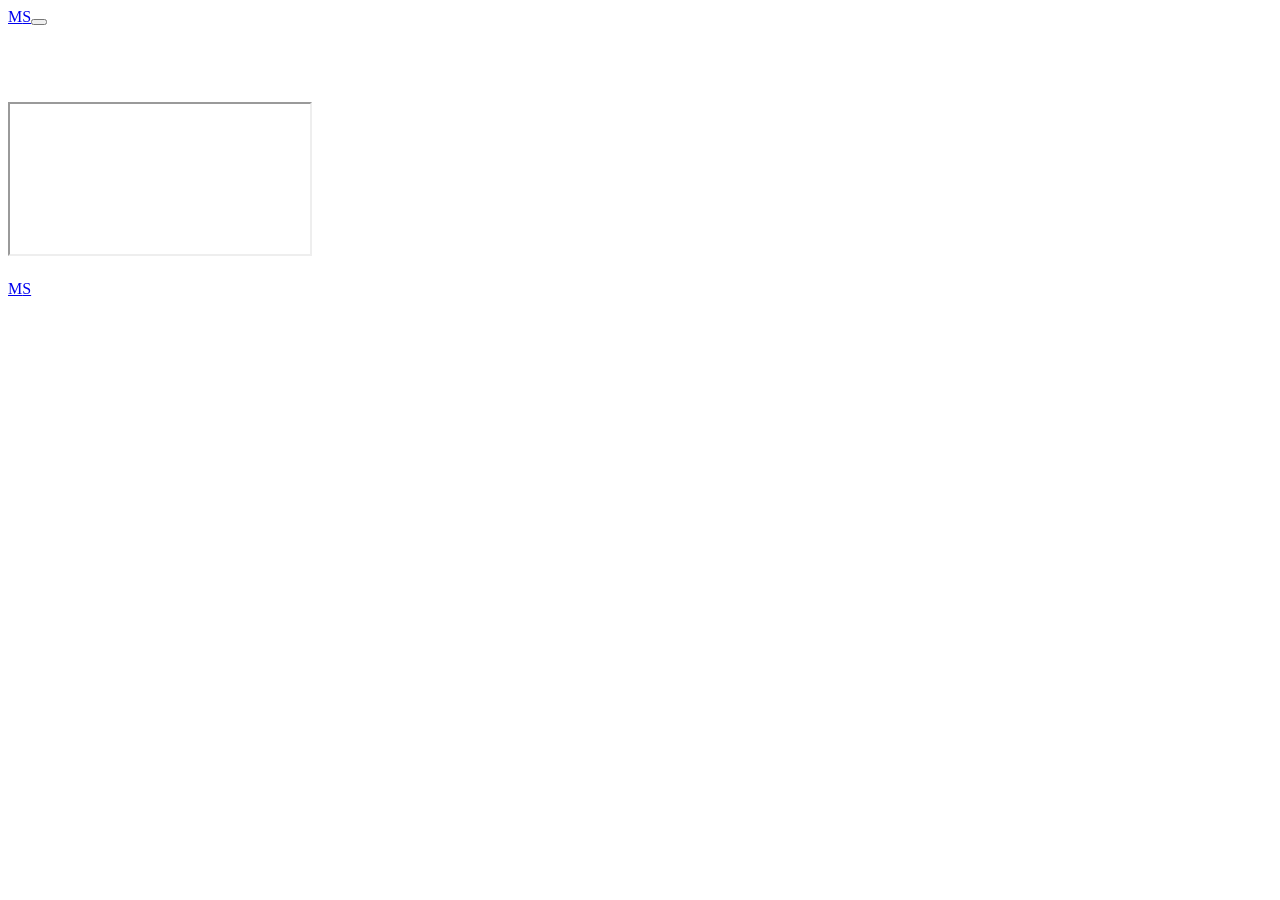
==== a-propos.html @ 5861cd5c "feat: crée la page à propos et zone d’intervention" ====
<!doctype html>
<html lang="fr">
<head><meta charset="utf-8"><meta name="viewport" content="width=device-width, initial-scale=1"><meta name="theme-color" content="#243c32"><meta name="description" content=""><title>À propos — Maison Sereine</title><link rel="preconnect" href="https://fonts.googleapis.com"><link rel="preconnect" href="https://fonts.gstatic.com" crossorigin><link href="https://fonts.googleapis.com/css2?family=DM+Sans:wght@400;500;600;700&family=Playfair+Display:ital,wght@0,500;0,600;0,700;1,500;1,600&display=swap" rel="stylesheet"><link rel="stylesheet" href="css/style.css"><script src="js/main.js" defer></script></head>
<body data-page="a_propos">
  <a class="skip-link" href="#contenu" data-content="accessibilite.lien"></a><header class="site-header"><a class="brand" href="index.html" aria-label="Maison Sereine — accueil"><span class="brand-mark" aria-hidden="true">M<span>S</span></span><span class="brand-name" data-content="site.nom"></span></a><button class="menu-toggle" type="button" aria-expanded="false" aria-controls="navigation-principale" data-aria-label="accessibilite.menu" data-content="accessibilite.ouvrir_menu"><span></span><span></span></button><nav class="main-nav" id="navigation-principale" aria-label="Navigation principale"><a href="index.html" data-content="site.navigation.0.label"></a><a href="services.html" data-content="site.navigation.1.label"></a><a href="a-propos.html" data-content="site.navigation.2.label"></a><a href="contact.html" data-content="site.navigation.3.label"></a><a class="nav-cta" href="contact.html" data-content="site.cta"></a></nav></header>
  <main id="contenu">
    <section class="page-hero"><img class="page-hero-image" data-attr-src="a_propos.hero.image" data-attr-alt="a_propos.hero.alt" fetchpriority="high"><div class="page-hero-overlay"></div><div class="page-hero-content reveal"><p class="eyebrow eyebrow-light" data-content="a_propos.hero.eyebrow"></p><h1 data-html="a_propos.hero.titre"></h1><p data-content="a_propos.hero.intro"></p></div></section>
    <section class="story-section section"><div class="story-copy reveal"><p class="eyebrow" data-content="a_propos.histoire.eyebrow"></p><h2 data-content="a_propos.histoire.titre"></h2><p data-content="a_propos.histoire.paragraphes.0"></p><p data-content="a_propos.histoire.paragraphes.1"></p><p data-content="a_propos.histoire.paragraphes.2"></p><div class="founder-signature"><strong data-content="a_propos.histoire.nom"></strong><span data-content="a_propos.histoire.fonction"></span></div></div><div class="founder-visual reveal"><img data-attr-src="a_propos.histoire.portrait" data-attr-alt="a_propos.histoire.portrait_alt" loading="lazy"><p class="image-caption" data-content="a_propos.histoire.note"></p></div></section>
    <section class="values-section section-dark"><div class="section-heading reveal"><p class="eyebrow eyebrow-light" data-content="accessibilite.nos_valeurs"></p><h2 data-content="accessibilite.valeurs_titre"></h2></div><div class="values-grid" data-list="a_propos.valeurs" data-template="value-card"></div><template id="value-card"><article class="value-card reveal"><span class="value-spark" aria-hidden="true">✳</span><h3 data-item="titre"></h3><p data-item="texte"></p></article></template></section>
    <section class="area-section section"><div class="area-copy reveal"><p class="eyebrow" data-content="a_propos.zone.eyebrow"></p><h2 data-content="a_propos.zone.titre"></h2><p data-content="a_propos.zone.texte"></p><p class="area-address" data-content="a_propos.zone.adresse"></p><a class="text-link" href="contact.html" data-content="site.cta"></a></div><div class="map-frame reveal"><iframe data-attr-src="a_propos.zone.carte_url" data-attr-title="a_propos.zone.carte_titre" loading="lazy" referrerpolicy="no-referrer-when-downgrade"></iframe></div></section>
    <section class="final-cta reveal"><p class="eyebrow eyebrow-light" data-content="site.signature"></p><h2 data-content="a_propos.cta.titre"></h2><p data-content="a_propos.cta.texte"></p><a class="button button-light" data-attr-href="a_propos.cta.href" data-content="a_propos.cta.bouton"></a><div class="cta-orbit" aria-hidden="true"></div></section>
  </main>
  <footer class="site-footer"><div class="footer-main"><div class="footer-brand"><a class="brand brand-footer" href="index.html"><span class="brand-mark" aria-hidden="true">M<span>S</span></span><span class="brand-name" data-content="site.nom"></span></a><p data-content="site.footer_intro"></p></div><div class="footer-links"><p class="footer-label" data-content="accessibilite.navigation"></p><a href="index.html" data-content="site.navigation.0.label"></a><a href="services.html" data-content="site.navigation.1.label"></a><a href="a-propos.html" data-content="site.navigation.2.label"></a><a href="contact.html" data-content="site.navigation.3.label"></a></div><div class="footer-contact"><p class="footer-label" data-content="accessibilite.contact"></p><a data-attr-href="site.email_href" data-content="site.email"></a><a data-attr-href="site.telephone_href" data-content="site.telephone"></a><span data-content="site.zone"></span></div></div><div class="footer-bottom"><span data-content="site.copyright"></span><span data-content="site.footer_note"></span></div></footer>
</body></html>
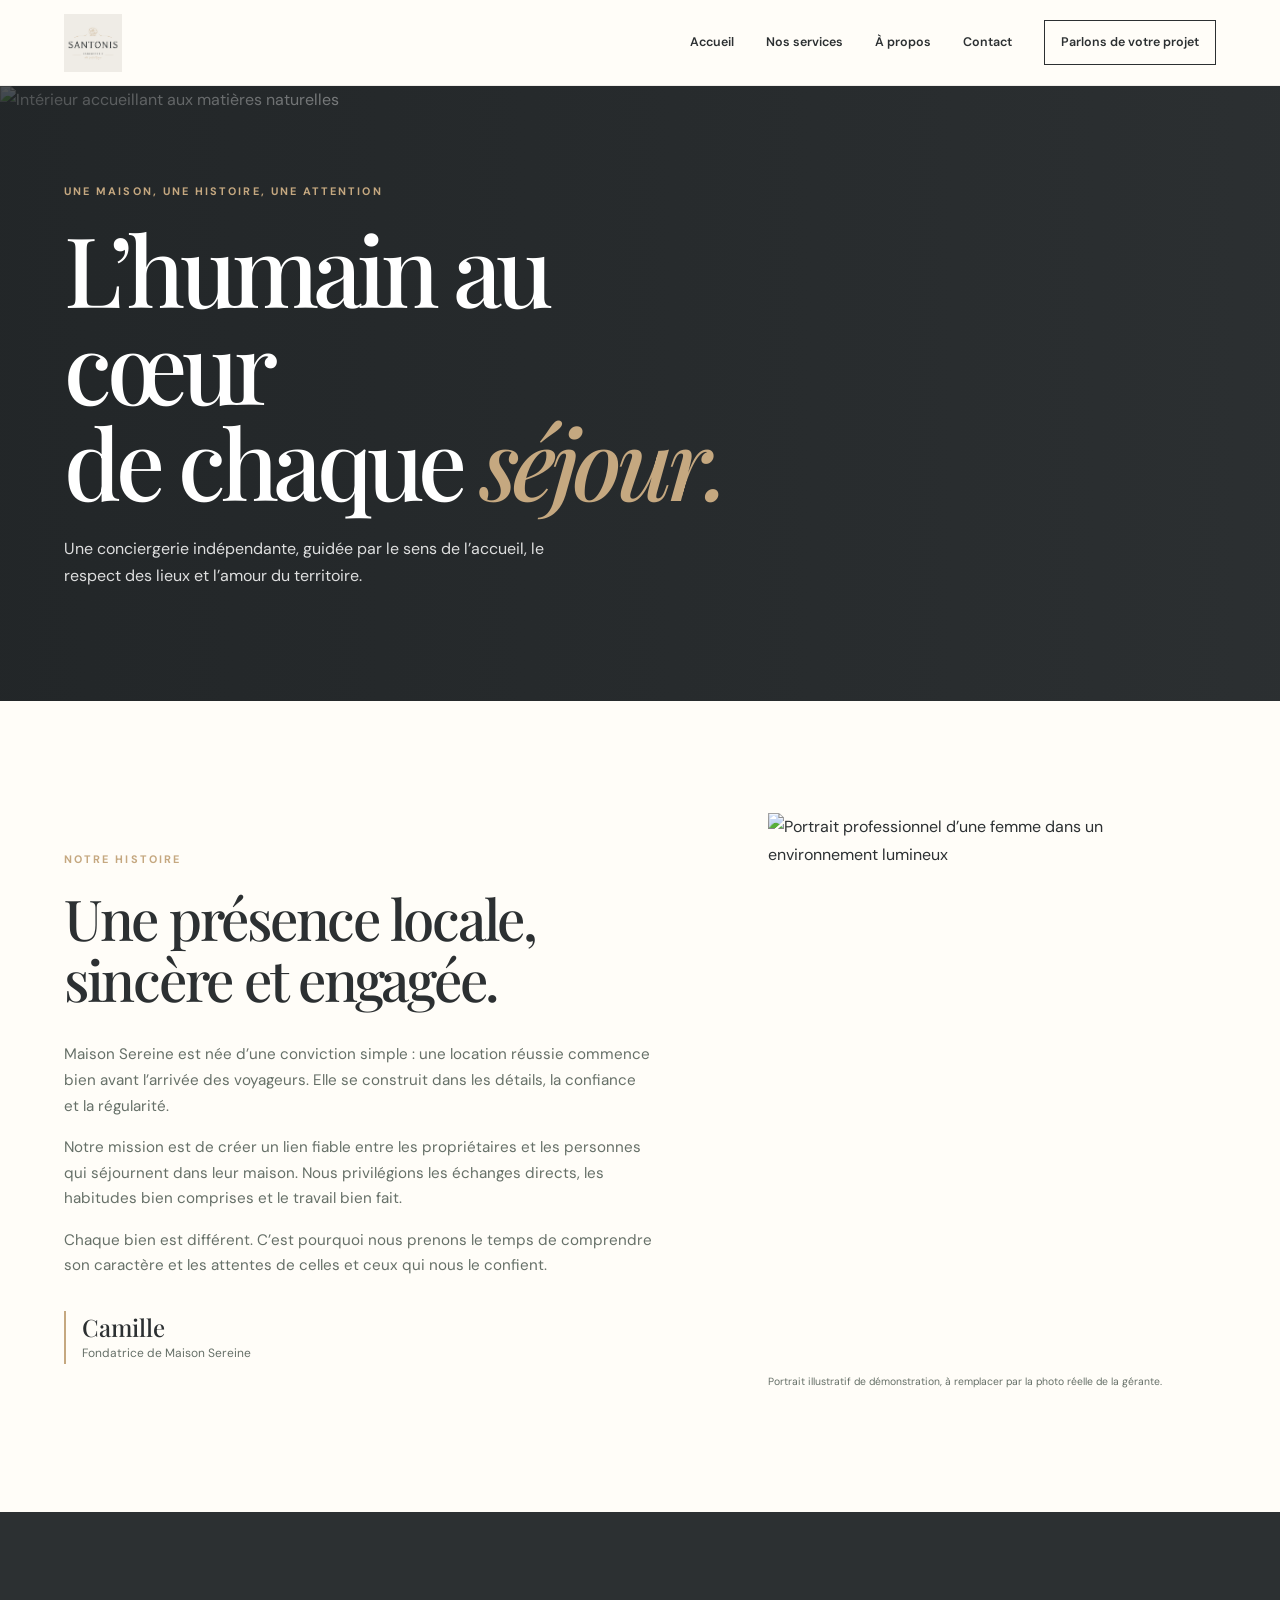
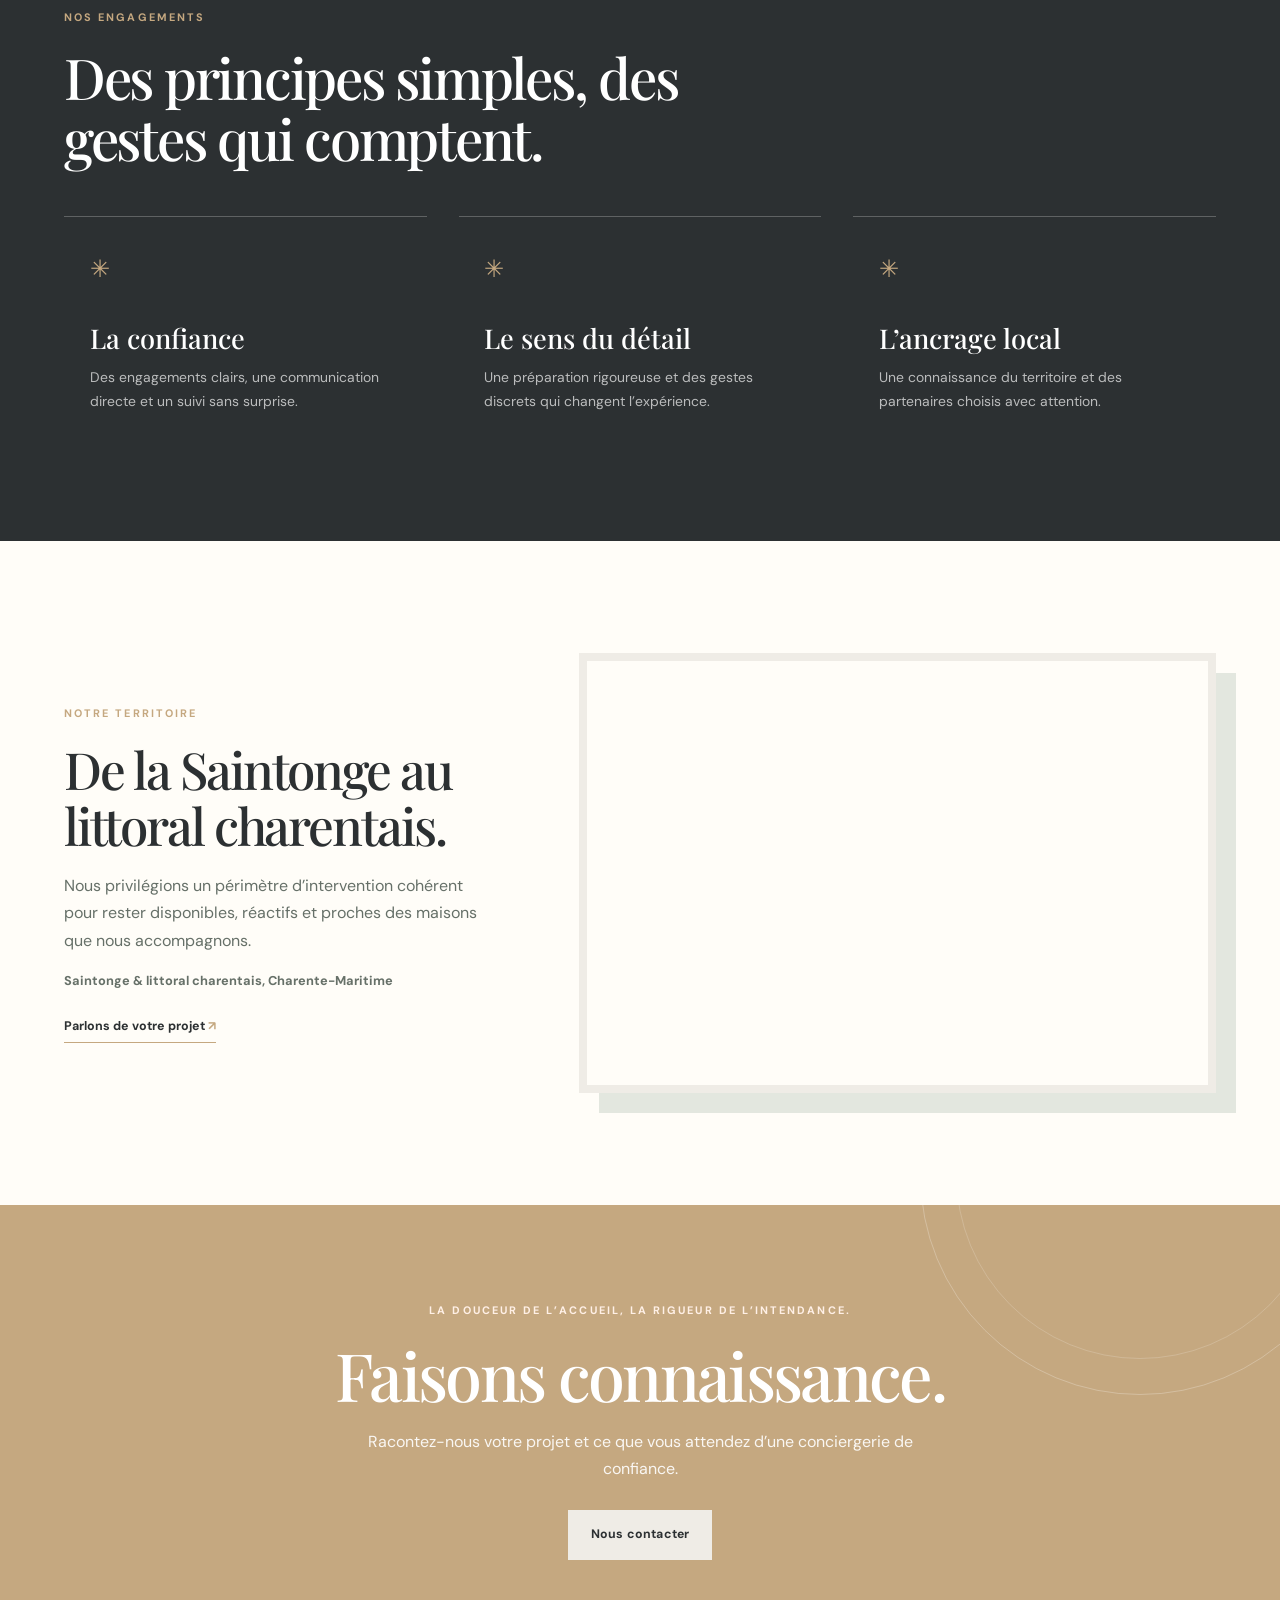
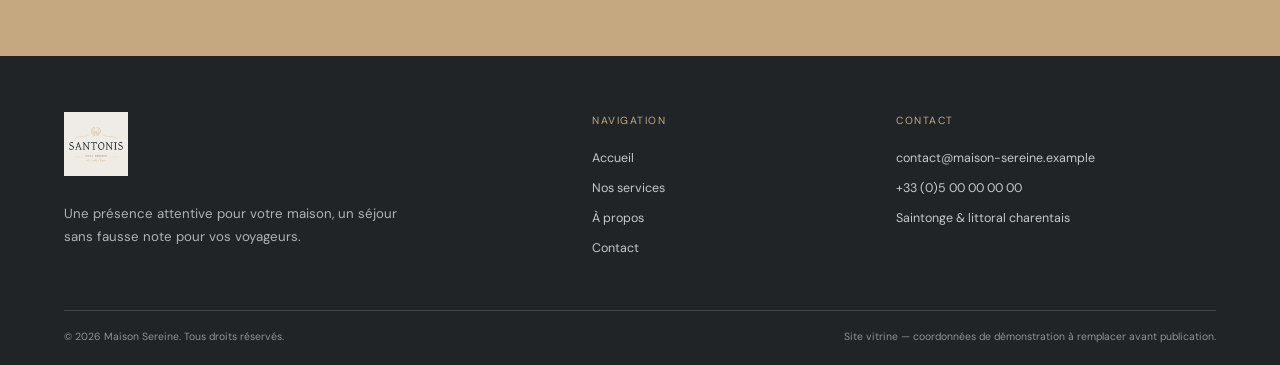
==== commit 7718bb7a: "Intègre le logo SANTONIS et sa palette de marque" ====
--- a/a-propos.html
+++ b/a-propos.html
@@ -1,8 +1,8 @@
 <!doctype html>
 <html lang="fr">
-<head><meta charset="utf-8"><meta name="viewport" content="width=device-width, initial-scale=1"><meta name="theme-color" content="#243c32"><meta name="description" content=""><title>À propos — Maison Sereine</title><link rel="preconnect" href="https://fonts.googleapis.com"><link rel="preconnect" href="https://fonts.gstatic.com" crossorigin><link href="https://fonts.googleapis.com/css2?family=DM+Sans:wght@400;500;600;700&family=Playfair+Display:ital,wght@0,500;0,600;0,700;1,500;1,600&display=swap" rel="stylesheet"><link rel="stylesheet" href="css/style.css"><script src="js/main.js" defer></script></head>
+<head><meta charset="utf-8"><meta name="viewport" content="width=device-width, initial-scale=1"><meta name="theme-color" content="#2c3032"><meta name="description" content=""><title>À propos — SANTONIS</title><link rel="preconnect" href="https://fonts.googleapis.com"><link rel="preconnect" href="https://fonts.gstatic.com" crossorigin><link href="https://fonts.googleapis.com/css2?family=DM+Sans:wght@400;500;600;700&family=Playfair+Display:ital,wght@0,500;0,600;0,700;1,500;1,600&display=swap" rel="stylesheet"><link rel="stylesheet" href="css/style.css"><script src="js/main.js" defer></script></head>
 <body data-page="a_propos">
-  <a class="skip-link" href="#contenu" data-content="accessibilite.lien"></a><header class="site-header"><a class="brand" href="index.html" aria-label="Maison Sereine — accueil"><span class="brand-mark" aria-hidden="true">M<span>S</span></span><span class="brand-name" data-content="site.nom"></span></a><button class="menu-toggle" type="button" aria-expanded="false" aria-controls="navigation-principale" data-aria-label="accessibilite.menu" data-content="accessibilite.ouvrir_menu"><span></span><span></span></button><nav class="main-nav" id="navigation-principale" aria-label="Navigation principale"><a href="index.html" data-content="site.navigation.0.label"></a><a href="services.html" data-content="site.navigation.1.label"></a><a href="a-propos.html" data-content="site.navigation.2.label"></a><a href="contact.html" data-content="site.navigation.3.label"></a><a class="nav-cta" href="contact.html" data-content="site.cta"></a></nav></header>
+  <a class="skip-link" href="#contenu" data-content="accessibilite.lien"></a><header class="site-header"><a class="brand" href="index.html" aria-label="SANTONIS — accueil"><img class="brand-logo" src="images/logo.png" alt="SANTONIS"></a><button class="menu-toggle" type="button" aria-expanded="false" aria-controls="navigation-principale" data-aria-label="accessibilite.menu" data-content="accessibilite.ouvrir_menu"><span></span><span></span></button><nav class="main-nav" id="navigation-principale" aria-label="Navigation principale"><a href="index.html" data-content="site.navigation.0.label"></a><a href="services.html" data-content="site.navigation.1.label"></a><a href="a-propos.html" data-content="site.navigation.2.label"></a><a href="contact.html" data-content="site.navigation.3.label"></a><a class="nav-cta" href="contact.html" data-content="site.cta"></a></nav></header>
   <main id="contenu">
     <section class="page-hero"><img class="page-hero-image" data-attr-src="a_propos.hero.image" data-attr-alt="a_propos.hero.alt" fetchpriority="high"><div class="page-hero-overlay"></div><div class="page-hero-content reveal"><p class="eyebrow eyebrow-light" data-content="a_propos.hero.eyebrow"></p><h1 data-html="a_propos.hero.titre"></h1><p data-content="a_propos.hero.intro"></p></div></section>
     <section class="story-section section"><div class="story-copy reveal"><p class="eyebrow" data-content="a_propos.histoire.eyebrow"></p><h2 data-content="a_propos.histoire.titre"></h2><p data-content="a_propos.histoire.paragraphes.0"></p><p data-content="a_propos.histoire.paragraphes.1"></p><p data-content="a_propos.histoire.paragraphes.2"></p><div class="founder-signature"><strong data-content="a_propos.histoire.nom"></strong><span data-content="a_propos.histoire.fonction"></span></div></div><div class="founder-visual reveal"><img data-attr-src="a_propos.histoire.portrait" data-attr-alt="a_propos.histoire.portrait_alt" loading="lazy"><p class="image-caption" data-content="a_propos.histoire.note"></p></div></section>
@@ -10,5 +10,5 @@
     <section class="area-section section"><div class="area-copy reveal"><p class="eyebrow" data-content="a_propos.zone.eyebrow"></p><h2 data-content="a_propos.zone.titre"></h2><p data-content="a_propos.zone.texte"></p><p class="area-address" data-content="a_propos.zone.adresse"></p><a class="text-link" href="contact.html" data-content="site.cta"></a></div><div class="map-frame reveal"><iframe data-attr-src="a_propos.zone.carte_url" data-attr-title="a_propos.zone.carte_titre" loading="lazy" referrerpolicy="no-referrer-when-downgrade"></iframe></div></section>
     <section class="final-cta reveal"><p class="eyebrow eyebrow-light" data-content="site.signature"></p><h2 data-content="a_propos.cta.titre"></h2><p data-content="a_propos.cta.texte"></p><a class="button button-light" data-attr-href="a_propos.cta.href" data-content="a_propos.cta.bouton"></a><div class="cta-orbit" aria-hidden="true"></div></section>
   </main>
-  <footer class="site-footer"><div class="footer-main"><div class="footer-brand"><a class="brand brand-footer" href="index.html"><span class="brand-mark" aria-hidden="true">M<span>S</span></span><span class="brand-name" data-content="site.nom"></span></a><p data-content="site.footer_intro"></p></div><div class="footer-links"><p class="footer-label" data-content="accessibilite.navigation"></p><a href="index.html" data-content="site.navigation.0.label"></a><a href="services.html" data-content="site.navigation.1.label"></a><a href="a-propos.html" data-content="site.navigation.2.label"></a><a href="contact.html" data-content="site.navigation.3.label"></a></div><div class="footer-contact"><p class="footer-label" data-content="accessibilite.contact"></p><a data-attr-href="site.email_href" data-content="site.email"></a><a data-attr-href="site.telephone_href" data-content="site.telephone"></a><span data-content="site.zone"></span></div></div><div class="footer-bottom"><span data-content="site.copyright"></span><span data-content="site.footer_note"></span></div></footer>
+  <footer class="site-footer"><div class="footer-main"><div class="footer-brand"><a class="brand brand-footer" href="index.html"><img class="brand-logo" src="images/logo.png" alt="SANTONIS"></a><p data-content="site.footer_intro"></p></div><div class="footer-links"><p class="footer-label" data-content="accessibilite.navigation"></p><a href="index.html" data-content="site.navigation.0.label"></a><a href="services.html" data-content="site.navigation.1.label"></a><a href="a-propos.html" data-content="site.navigation.2.label"></a><a href="contact.html" data-content="site.navigation.3.label"></a></div><div class="footer-contact"><p class="footer-label" data-content="accessibilite.contact"></p><a data-attr-href="site.email_href" data-content="site.email"></a><a data-attr-href="site.telephone_href" data-content="site.telephone"></a><span data-content="site.zone"></span></div></div><div class="footer-bottom"><span data-content="site.copyright"></span><span data-content="site.footer_note"></span></div></footer>
 </body></html>
--- a/css/style.css
+++ b/css/style.css
@@ -0,0 +1,24 @@
+:root{
+  --forest:#2c3032;--forest-deep:#202426;--sage:#c5a880;--clay:#c5a880;--cream:#efece6;--paper:#fffdf8;--ink:#2c3032;--muted:#667068;--line:rgba(44,48,50,.16);
+  --font-display:"Playfair Display",Georgia,serif;--font-body:"DM Sans",Arial,sans-serif;
+  --space-1:.5rem;--space-2:1rem;--space-3:1.5rem;--space-4:2rem;--space-5:3rem;--space-6:4.5rem;--space-7:7rem;
+  --content:1200px;--gutter:clamp(1.2rem,5vw,5rem);--ease:cubic-bezier(.2,.7,.2,1);
+}
+*{box-sizing:border-box}html{scroll-behavior:smooth;scroll-padding-top:90px}body{margin:0;background:var(--paper);color:var(--ink);font-family:var(--font-body);font-size:16px;line-height:1.7;-webkit-font-smoothing:antialiased}img{display:block;width:100%;height:100%;object-fit:cover}a{color:inherit;text-decoration:none}button,input,select,textarea{font:inherit}button,a,input,select,textarea{-webkit-tap-highlight-color:transparent}a:focus-visible,button:focus-visible,input:focus-visible,select:focus-visible,textarea:focus-visible{outline:3px solid var(--clay);outline-offset:4px}::selection{background:var(--sage);color:white}.skip-link{position:fixed;z-index:1000;left:1rem;top:-6rem;background:var(--paper);padding:.8rem 1rem}.skip-link:focus{top:1rem}
+.site-header{height:86px;padding:0 var(--gutter);display:flex;align-items:center;justify-content:space-between;position:relative;z-index:30;background:var(--paper);border-bottom:1px solid rgba(44,48,50,.07)}.brand{display:inline-flex;align-items:center;gap:.7rem;min-width:200px}.brand-mark{display:grid;place-items:center;width:39px;height:39px;background:var(--forest);color:var(--cream);font-family:var(--font-display);font-size:1.2rem;line-height:1;position:relative}.brand-mark span{font-size:.65rem;position:absolute;right:4px;bottom:4px;color:#c5a880}.brand-name{font-family:var(--font-display);font-size:1.2rem;letter-spacing:.01em}.brand-logo{display:block;width:auto;height:auto;max-width:190px;max-height:58px;object-fit:contain}.brand-footer .brand-logo{max-width:210px;max-height:64px}.main-nav{display:flex;align-items:center;gap:clamp(1rem,2.5vw,2.5rem)}.main-nav>a{font-size:.78rem;font-weight:600;white-space:nowrap;transition:color .2s}.main-nav>a:hover{color:var(--clay)}.main-nav .nav-cta{padding:.7rem 1rem;border:1px solid var(--forest);color:var(--forest)}.menu-toggle{display:none}
+.hero{position:relative;min-height:min(790px,calc(100svh - 86px));overflow:hidden;background:var(--forest);display:flex;align-items:center;color:white}.hero-image,.page-hero-image{position:absolute;inset:0;width:100%;height:100%;object-fit:cover}.hero-image{object-position:center 58%}.hero-shade{position:absolute;inset:0;background:linear-gradient(90deg,rgba(32,36,38,.78) 0%,rgba(32,36,38,.56) 40%,rgba(32,36,38,.08) 100%),linear-gradient(0deg,rgba(32,36,38,.24),transparent 45%)}.hero-content{position:relative;z-index:1;max-width:760px;padding:clamp(4rem,10vw,9rem) var(--gutter)}.eyebrow{font-size:.68rem;font-weight:700;letter-spacing:.19em;text-transform:uppercase;color:var(--clay);margin:0 0 1.25rem}.eyebrow-light{color:#c5a880}.hero h1,.page-hero h1{font:500 clamp(3.4rem,7.6vw,7rem)/.99 var(--font-display);letter-spacing:-.055em;margin:0;max-width:780px}.hero h1 em,.page-hero h1 em{font-weight:500;color:#c5a880}.hero-copy{font-size:clamp(1rem,1.5vw,1.15rem);max-width:540px;color:rgba(255,255,255,.86);margin:1.8rem 0 2rem}.hero-actions{display:flex;gap:.8rem;flex-wrap:wrap}.button{display:inline-flex;align-items:center;justify-content:center;min-height:48px;padding:.85rem 1.35rem;border:1px solid transparent;font-size:.77rem;font-weight:700;letter-spacing:.015em;transition:transform .25s var(--ease),background .25s,color .25s;cursor:pointer;text-align:center}.button:hover{transform:translateY(-2px)}.button-light{background:var(--cream);color:var(--forest)}.button-light:hover{background:white}.button-outline-light{border-color:rgba(255,255,255,.75);color:white;background:rgba(255,255,255,.05)}.button-outline-light:hover{background:rgba(255,255,255,.16)}.button-dark{background:var(--forest);color:white}.button-dark:hover{background:var(--forest-deep)}.hero-scroll{position:absolute;bottom:2rem;left:var(--gutter);font-size:.68rem;text-transform:uppercase;letter-spacing:.16em;color:rgba(255,255,255,.8)}.hero-scroll:after{content:"";display:inline-block;width:40px;height:1px;background:#c5a880;vertical-align:middle;margin-left:.8rem}.hero-index{position:absolute;right:var(--gutter);bottom:2rem;font-size:.65rem;letter-spacing:.15em;color:rgba(255,255,255,.75)}
+.trust-strip{padding:2rem var(--gutter);background:var(--forest);color:white;display:grid;grid-template-columns:1.3fr 2fr;gap:2rem;align-items:center}.trust-intro{font-family:var(--font-display);font-size:1.35rem;line-height:1.35;max-width:340px;margin:0}.trust-stats{display:grid;grid-template-columns:repeat(3,1fr)}.trust-stat{padding:.2rem 1.5rem;border-left:1px solid rgba(255,255,255,.2);display:flex;flex-direction:column}.trust-stat strong{font:500 clamp(1.7rem,3vw,2.7rem)/1.2 var(--font-display);color:#c5a880}.trust-stat span{font-size:.72rem;color:rgba(255,255,255,.76);margin-top:.4rem}
+.section{padding:var(--space-7) var(--gutter)}.section-cream{background:var(--cream)}.section-heading{max-width:610px;margin-bottom:3rem}.section-heading h2,.manifesto h2,.story-copy h2,.area-copy h2,.contact-form-wrap h2,.contact-bottom h2,.values-section h2{font:500 clamp(2.4rem,4.4vw,4.3rem)/1.08 var(--font-display);letter-spacing:-.04em;margin:0 0 1.2rem;color:var(--forest)}.section-heading>p:not(.eyebrow){color:var(--muted);max-width:560px}.section-heading-centered{text-align:center;margin-left:auto;margin-right:auto}.section-heading-centered>p:not(.eyebrow){margin-left:auto;margin-right:auto}.text-link{display:inline-block;font-size:.78rem;font-weight:700;color:var(--forest);padding-bottom:.3rem;border-bottom:1px solid var(--clay);margin-top:.7rem}.text-link:after{content:" ↗";color:var(--clay)}.text-link-light{color:white;border-color:#c5a880}.service-grid{display:grid;grid-template-columns:repeat(4,minmax(0,1fr));gap:1.2rem}.service-card:nth-child(even){transform:translateY(2rem)}.service-image-wrap{height:280px;position:relative;overflow:hidden;background:#d5d8ce}.service-image-wrap img{transition:transform .7s var(--ease)}.service-card:hover img{transform:scale(1.045)}.card-number{position:absolute;top:1rem;left:1rem;display:grid;place-items:center;width:38px;height:38px;background:var(--cream);color:var(--forest);font-size:.72rem;font-weight:700}.service-card-copy{padding:1.2rem .1rem}.service-card h3,.step-card h3,.offer-card h3,.value-card h3{font:500 1.45rem/1.2 var(--font-display);color:var(--forest);margin:0 0 .7rem}.service-card p,.step-card p,.value-card p{font-size:.87rem;color:var(--muted);margin:0}
+.manifesto{display:grid;grid-template-columns:1.05fr 1fr;min-height:660px;align-items:center;padding:6rem var(--gutter);gap:clamp(3rem,8vw,9rem);overflow:hidden}.section-dark{background:var(--forest);color:white}.manifesto-image{position:relative;height:560px;max-width:650px;width:100%;justify-self:end}.manifesto-image img{object-position:center}.image-stamp{position:absolute;right:-22px;bottom:30px;width:92px;height:92px;border-radius:50%;background:var(--clay);display:grid;place-items:center;color:white;font:500 1.7rem var(--font-display);transform:rotate(12deg);border:6px solid var(--forest)}.manifesto-copy{max-width:540px}.manifesto h2{color:white;font-size:clamp(2.5rem,4.2vw,4.4rem)}.manifesto-copy>p:not(.eyebrow):not(.handwritten){color:rgba(255,255,255,.75);font-size:.95rem}.handwritten{font:italic 1.4rem var(--font-display);color:#c5a880;margin:2rem 0 1rem}
+.steps-section{background:var(--paper)}.steps-grid{display:grid;grid-template-columns:repeat(3,1fr);gap:2.4rem;max-width:1100px;margin:0 auto}.step-card{padding:2rem 1.5rem 1rem 0;border-top:1px solid var(--line);position:relative}.step-number{display:block;color:var(--clay);font-size:.72rem;font-weight:700;letter-spacing:.15em;margin-bottom:2.2rem}.step-card h3{font-size:1.8rem}.step-card p{max-width:300px}
+.testimonials-section{padding-bottom:8rem}.small-note{font-size:.75rem!important;color:var(--muted)!important}.testimonial-grid{display:grid;grid-template-columns:repeat(2,minmax(0,1fr));gap:1.4rem}.testimonial-card{margin:0;padding:2.2rem;background:var(--paper);min-height:275px;display:flex;flex-direction:column}.quote-mark{font:4.5rem/.7 var(--font-display);color:var(--clay)}.testimonial-card blockquote{font:500 clamp(1.25rem,2vw,1.7rem)/1.45 var(--font-display);margin:1.2rem 0 2rem;color:var(--forest)}.testimonial-card figcaption{margin-top:auto;display:flex;flex-direction:column}.testimonial-card figcaption strong{font-size:.8rem}.testimonial-card figcaption span{font-size:.7rem;color:var(--muted)}
+.final-cta{position:relative;overflow:hidden;padding:6rem var(--gutter);background:var(--clay);color:white;text-align:center;isolation:isolate}.final-cta .eyebrow{color:#fff0e6}.final-cta h2{font:500 clamp(2.7rem,5.2vw,5rem)/1.04 var(--font-display);letter-spacing:-.04em;max-width:850px;margin:0 auto 1.2rem}.final-cta>p:not(.eyebrow){max-width:570px;margin:0 auto 1.7rem;color:rgba(255,255,255,.9)}.final-cta .button{position:relative;z-index:2}.cta-orbit{position:absolute;z-index:-1;width:440px;height:440px;border:1px solid rgba(255,255,255,.25);border-radius:50%;top:-250px;right:-80px}.cta-orbit:after{content:"";position:absolute;inset:35px;border:1px solid rgba(255,255,255,.18);border-radius:50%}
+.site-footer{background:var(--forest-deep);color:white;padding:3.5rem var(--gutter) 1.2rem}.footer-main{display:grid;grid-template-columns:1.5fr .8fr 1fr;gap:3rem;padding-bottom:3rem}.brand-footer .brand-mark{background:var(--cream);color:var(--forest)}.brand-footer .brand-mark span{color:var(--clay)}.footer-brand>p{max-width:340px;color:rgba(255,255,255,.65);font-size:.83rem;margin-top:1.2rem}.footer-links,.footer-contact{display:flex;flex-direction:column;align-items:flex-start;gap:.55rem;font-size:.78rem;color:rgba(255,255,255,.75)}.footer-label{font-size:.65rem;text-transform:uppercase;letter-spacing:.15em;color:#c5a880;margin:0 0 .6rem}.footer-bottom{border-top:1px solid rgba(255,255,255,.15);padding-top:1.1rem;display:flex;justify-content:space-between;gap:1rem;font-size:.65rem;color:rgba(255,255,255,.5)}
+.page-hero{min-height:590px;position:relative;display:flex;align-items:center;overflow:hidden;background:var(--forest);color:white}.page-hero-short{min-height:490px}.page-hero-image{object-position:center 55%}.page-hero-overlay{position:absolute;inset:0;background:linear-gradient(90deg,rgba(32,36,38,.8),rgba(32,36,38,.45) 48%,rgba(32,36,38,.06))}.page-hero-content{position:relative;z-index:1;padding:6rem var(--gutter);max-width:820px}.page-hero-content>p:last-child{max-width:540px;color:rgba(255,255,255,.85);margin-top:1.6rem}.offer-section{background:var(--paper)}.offer-list{max-width:1040px;margin:0 auto}.offer-card{display:grid;grid-template-columns:70px minmax(0,1fr) minmax(240px,.75fr);gap:2rem;padding:2.2rem 0;border-top:1px solid var(--line);align-items:start}.offer-card:last-child{border-bottom:1px solid var(--line)}.offer-number{font:500 2.3rem var(--font-display);color:var(--clay)}.offer-main h3{font-size:1.8rem}.offer-main p{margin:0;color:var(--muted);max-width:490px}.offer-details{margin:0;padding:0;list-style:none}.offer-details li{font-size:.8rem;padding:.35rem 0 .35rem 1.3rem;position:relative;color:var(--muted)}.offer-details li:before{content:"↗";position:absolute;left:0;color:var(--clay)}.audience-split{display:grid;grid-template-columns:1fr 1fr}.audience-panel{min-height:620px;position:relative;display:flex;align-items:flex-end;overflow:hidden;background:var(--forest)}.audience-panel>img{position:absolute;inset:0;transition:transform .8s var(--ease)}.audience-panel:hover>img{transform:scale(1.035)}.audience-overlay{position:absolute;inset:0;background:linear-gradient(0deg,rgba(15,32,24,.88),rgba(15,32,24,.05) 85%)}.audience-content{position:relative;z-index:1;padding:clamp(2rem,5vw,4rem);max-width:600px;color:white}.audience-content h2{font:500 clamp(2.2rem,3.5vw,3.7rem)/1.08 var(--font-display);letter-spacing:-.04em;margin:0 0 1rem}.audience-content>p:not(.eyebrow){color:rgba(255,255,255,.85);margin-bottom:1.5rem}
+.story-section{display:grid;grid-template-columns:1.05fr .8fr;gap:clamp(3rem,9vw,9rem);align-items:center;max-width:1500px;margin:auto}.story-copy{max-width:650px}.story-copy h2{margin-bottom:2rem}.story-copy>p:not(.eyebrow){color:var(--muted);font-size:.95rem}.founder-signature{display:flex;flex-direction:column;border-left:2px solid var(--clay);padding-left:1rem;margin-top:2rem}.founder-signature strong{font:500 1.5rem var(--font-display)}.founder-signature span{font-size:.75rem;color:var(--muted)}.founder-visual{position:relative;max-width:480px;justify-self:center}.founder-visual img{height:550px;object-position:center}.image-caption{font-size:.65rem;color:var(--muted);margin:.6rem 0}.values-section{padding:6rem var(--gutter)}.values-section .section-heading{max-width:700px}.values-section h2{color:white}.values-grid{display:grid;grid-template-columns:repeat(3,1fr);gap:2rem}.value-card{padding:2rem 1.6rem;border-top:1px solid rgba(255,255,255,.24)}.value-spark{display:block;color:#c5a880;font-size:1.5rem;margin-bottom:2rem}.value-card h3{color:white;font-size:1.7rem}.value-card p{color:rgba(255,255,255,.68)}.area-section{display:grid;grid-template-columns:.8fr 1.2fr;gap:clamp(3rem,7vw,7rem);align-items:center}.area-copy{max-width:480px}.area-copy h2{font-size:clamp(2.4rem,4vw,4rem)}.area-copy>p:not(.eyebrow){color:var(--muted)}.area-address{font-size:.8rem;font-weight:700}.map-frame{height:440px;overflow:hidden;border:8px solid var(--cream);box-shadow:20px 20px 0 rgba(117,138,120,.2)}.map-frame iframe{border:0;width:100%;height:100%}
+.contact-layout{display:grid;grid-template-columns:1.1fr .75fr;gap:clamp(3rem,8vw,8rem);max-width:1350px;margin:auto}.contact-form-wrap{max-width:720px}.contact-form-wrap>p:not(.eyebrow){color:var(--muted);font-size:.9rem}.contact-form-wrap h2{font-size:clamp(2.4rem,4vw,3.8rem)}#contact-form{margin-top:2rem}.form-row{display:grid;grid-template-columns:1fr 1fr;gap:1rem}.field{display:flex;flex-direction:column;margin-bottom:1.2rem}.field label{font-size:.75rem;font-weight:700;margin-bottom:.45rem}.field input,.field select,.field textarea{width:100%;border:1px solid rgba(44,48,50,.25);background:white;color:var(--ink);padding:.85rem .9rem;border-radius:0;min-height:48px}.field textarea{resize:vertical;min-height:140px}.field input:focus,.field select:focus,.field textarea:focus{border-color:var(--forest)}.field-consent{display:grid;grid-template-columns:20px 1fr;align-items:start;gap:.6rem}.field-consent input{width:18px;height:18px;min-height:0;margin:.2rem 0;accent-color:var(--forest)}.field-consent label{font-weight:400;color:var(--muted);line-height:1.5}.form-feedback{font-size:.8rem;color:var(--forest);min-height:1.2rem}.form-feedback.is-error{color:#a13b2e}.form-help{font-size:.7rem;color:var(--muted);max-width:450px}.contact-aside{background:var(--cream);align-self:start}.contact-aside-image{height:300px}.contact-details{padding:2rem 2rem 2.5rem;display:flex;flex-direction:column;align-items:flex-start}.contact-details h3{font:500 1.8rem var(--font-display);margin:0 0 1.5rem}.contact-detail-label{font-size:.65rem;font-weight:700;letter-spacing:.12em;text-transform:uppercase;color:var(--clay);margin:.8rem 0 .15rem}.contact-details>a,.contact-details>p{font-size:.82rem;margin:0}.contact-bottom{text-align:center;padding:5rem var(--gutter)}.contact-bottom h2{color:white;max-width:700px;margin:0 auto 1rem}.contact-bottom>p:not(.eyebrow){max-width:600px;margin:0 auto 1.5rem;color:rgba(255,255,255,.7)}
+.reveal{opacity:0;transform:translateY(22px);transition:opacity .75s var(--ease),transform .75s var(--ease)}.reveal.is-visible{opacity:1;transform:translateY(0)}@media(prefers-reduced-motion:reduce){*,*::before,*::after{scroll-behavior:auto!important;animation-duration:.01ms!important;transition-duration:.01ms!important}.reveal{opacity:1;transform:none}}
+@media(min-width:1500px){:root{--gutter:max(5rem,calc((100vw - 1400px)/2))}.hero-content{padding-left:var(--gutter)}}
+@media(max-width:1050px){.main-nav{gap:1rem}.main-nav>a{font-size:.72rem}.brand{min-width:auto}.service-grid{grid-template-columns:repeat(2,minmax(0,1fr));gap:2rem 1.2rem}.service-image-wrap{height:330px}.manifesto{gap:3rem;padding-top:5rem;padding-bottom:5rem}.manifesto-image{height:470px}.offer-card{grid-template-columns:50px minmax(0,1fr) minmax(200px,.7fr);gap:1.2rem}.story-section{gap:3rem}.founder-visual img{height:460px}.contact-layout{gap:3rem}}
+@media(max-width:760px){:root{--space-7:4.5rem;--gutter:1.25rem}.site-header{height:72px;padding:0 var(--gutter)}.brand-mark{width:34px;height:34px}.brand-name{font-size:1.1rem}.menu-toggle{display:flex;flex-direction:column;justify-content:center;gap:6px;width:48px;height:48px;border:1px solid var(--line);background:transparent;padding:0 12px;cursor:pointer}.menu-toggle span{display:block;width:100%;height:1px;background:var(--forest);transition:transform .2s}.menu-toggle[aria-expanded=true] span:first-child{transform:translateY(3.5px) rotate(45deg)}.menu-toggle[aria-expanded=true] span:last-child{transform:translateY(-3.5px) rotate(-45deg)}.main-nav{position:absolute;left:0;right:0;top:72px;background:var(--paper);padding:1rem var(--gutter) 1.4rem;display:flex;flex-direction:column;align-items:stretch;gap:0;border-bottom:1px solid var(--line);box-shadow:0 18px 24px rgba(20,35,27,.08);visibility:hidden;opacity:0;transform:translateY(-8px);transition:opacity .2s,transform .2s,visibility .2s}.main-nav.is-open{visibility:visible;opacity:1;transform:translateY(0)}.main-nav>a{font-size:.9rem;padding:.85rem 0;border-bottom:1px solid var(--line)}.main-nav .nav-cta{margin-top:.8rem;text-align:center;border:1px solid var(--forest);padding:.8rem}.hero{min-height:calc(100svh - 72px);min-height:max(640px,calc(100svh - 72px));align-items:flex-end}.hero-image{object-position:58% center}.hero-shade{background:linear-gradient(0deg,rgba(32,36,38,.88),rgba(32,36,38,.35) 70%,rgba(32,36,38,.12))}.hero-content{padding:5rem var(--gutter) 6.5rem}.hero h1,.page-hero h1{font-size:clamp(3.2rem,14vw,5.5rem)}.hero-copy{font-size:.96rem;max-width:440px;margin:1.2rem 0 1.5rem}.hero-actions{display:grid;grid-template-columns:1fr;max-width:340px;gap:.65rem}.hero-scroll{bottom:1.5rem}.hero-index{bottom:1.5rem;font-size:.58rem}.trust-strip{grid-template-columns:1fr;gap:1.4rem;padding:2rem var(--gutter)}.trust-intro{font-size:1.25rem}.trust-stats{gap:0}.trust-stat{padding:.1rem .7rem}.trust-stat:first-child{padding-left:0;border-left:0}.trust-stat strong{font-size:1.65rem}.trust-stat span{font-size:.65rem;line-height:1.4}.section{padding:var(--space-7) var(--gutter)}.section-heading{margin-bottom:2.2rem}.section-heading h2,.manifesto h2,.story-copy h2,.area-copy h2,.contact-form-wrap h2,.contact-bottom h2,.values-section h2{font-size:clamp(2.4rem,10vw,3.5rem)}.service-grid{grid-template-columns:1fr;gap:1rem}.service-card:nth-child(even){transform:none}.service-image-wrap{height:clamp(250px,72vw,390px)}.service-card-copy{padding:1rem 0 1.4rem}.service-card h3{font-size:1.6rem}.manifesto{grid-template-columns:1fr;gap:2.5rem;padding:4rem var(--gutter)}.manifesto-image{height:390px;width:calc(100% - 1rem);justify-self:start}.image-stamp{width:76px;height:76px;right:-12px;bottom:18px}.manifesto-copy{padding:0 .2rem}.steps-grid{grid-template-columns:1fr;gap:1.5rem}.step-card{padding:1.2rem 0 1.2rem 0}.step-number{margin-bottom:1rem}.step-card h3{font-size:1.6rem}.testimonial-grid{grid-template-columns:1fr;gap:1rem}.testimonial-card{padding:1.7rem;min-height:0}.testimonial-card blockquote{font-size:1.35rem;margin-bottom:1.5rem}.final-cta{padding:4.5rem var(--gutter)}.final-cta h2{font-size:clamp(2.6rem,10vw,3.8rem)}.footer-main{grid-template-columns:1fr 1fr;gap:2rem 1rem}.footer-brand{grid-column:1/-1}.footer-bottom{flex-direction:column;gap:.5rem}.page-hero{min-height:560px}.page-hero-short{min-height:480px}.page-hero-content{padding:5rem var(--gutter)}.page-hero-content>p:last-child{font-size:.94rem}.offer-card{grid-template-columns:42px 1fr;gap:.8rem 1rem;padding:1.7rem 0}.offer-number{font-size:1.8rem}.offer-main h3{font-size:1.55rem}.offer-main p{font-size:.88rem}.offer-details{grid-column:2}.audience-split{grid-template-columns:1fr}.audience-panel{min-height:570px}.audience-content{padding:2rem var(--gutter)}.audience-content h2{font-size:2.6rem}.story-section{grid-template-columns:1fr;gap:2.5rem}.story-copy{order:1}.founder-visual{order:0;width:100%;max-width:none}.founder-visual img{height:390px;object-position:center 35%}.story-copy h2{font-size:2.7rem}.values-section{padding:4rem var(--gutter)}.values-grid{grid-template-columns:1fr;gap:.8rem}.value-card{padding:1.3rem 0}.value-spark{margin-bottom:.8rem}.area-section{grid-template-columns:1fr;gap:2rem}.map-frame{height:350px;box-shadow:10px 10px 0 rgba(117,138,120,.2);border-width:5px}.contact-layout{grid-template-columns:1fr;gap:2.5rem}.form-row{grid-template-columns:1fr;gap:0}.contact-aside{display:grid;grid-template-columns:1fr}.contact-aside-image{height:240px}.contact-details{padding:1.5rem}.contact-bottom{padding:4rem var(--gutter)}}
+@media(max-width:390px){.hero h1,.page-hero h1{font-size:3.1rem}.hero-actions .button{width:100%}.trust-stat{padding:0 .45rem}.trust-stat strong{font-size:1.45rem}.trust-stat span{font-size:.6rem}.footer-main{grid-template-columns:1fr}.footer-brand{grid-column:auto}.brand{gap:.55rem}.service-image-wrap{height:250px}.offer-card{grid-template-columns:34px 1fr}.offer-number{font-size:1.5rem}.contact-form-wrap h2{font-size:2.4rem}}
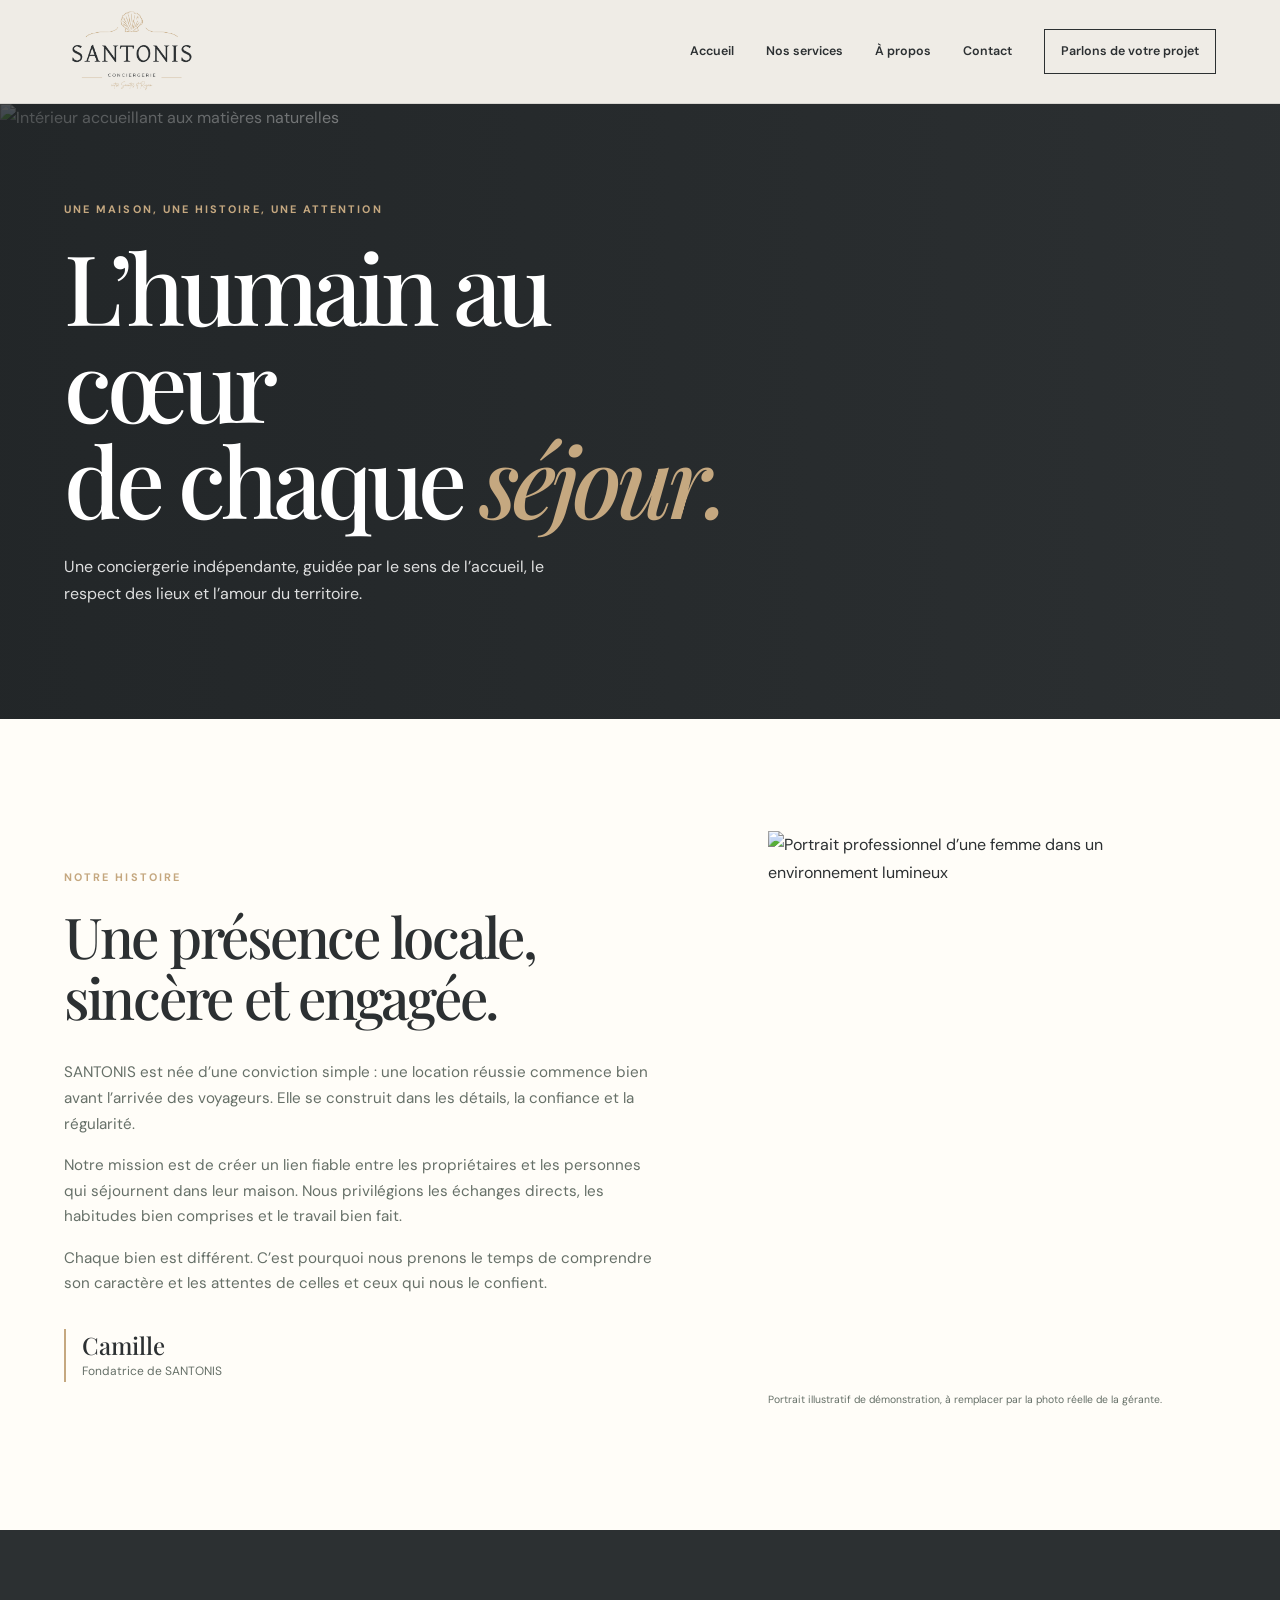
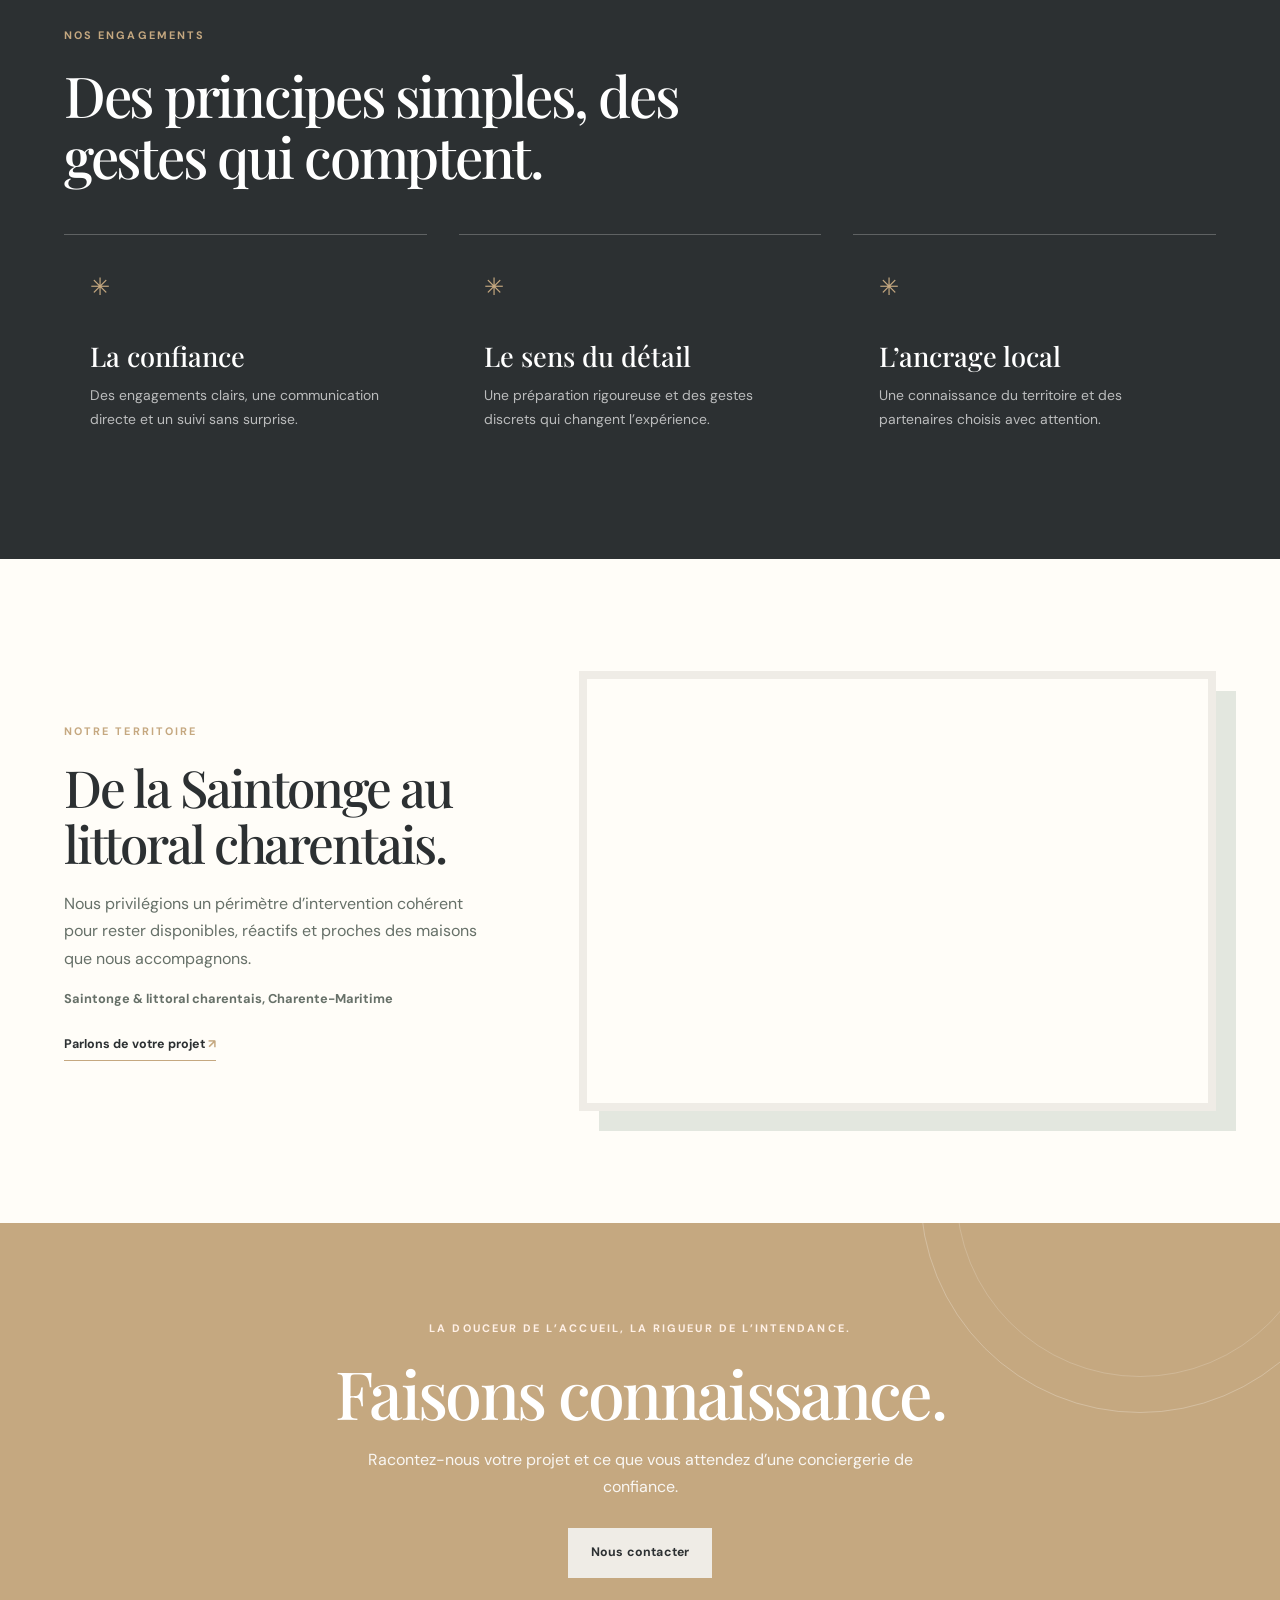
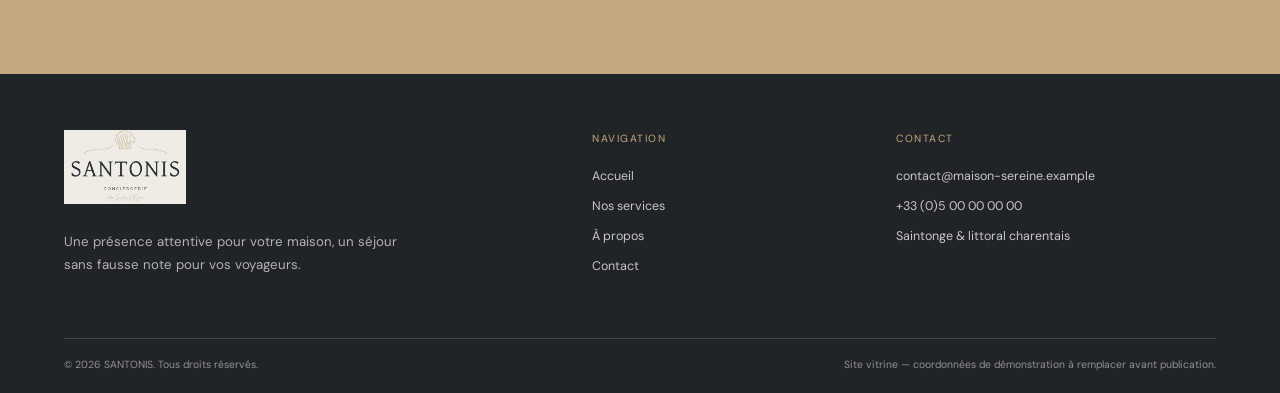
==== commit d782d5cd: "Intègre le nouveau logo SANTONIS" ====
--- a/a-propos.html
+++ b/a-propos.html
@@ -1,8 +1,8 @@
 <!doctype html>
 <html lang="fr">
-<head><meta charset="utf-8"><meta name="viewport" content="width=device-width, initial-scale=1"><meta name="theme-color" content="#2c3032"><meta name="description" content=""><title>À propos — SANTONIS</title><link rel="preconnect" href="https://fonts.googleapis.com"><link rel="preconnect" href="https://fonts.gstatic.com" crossorigin><link href="https://fonts.googleapis.com/css2?family=DM+Sans:wght@400;500;600;700&family=Playfair+Display:ital,wght@0,500;0,600;0,700;1,500;1,600&display=swap" rel="stylesheet"><link rel="stylesheet" href="css/style.css"><script src="js/main.js" defer></script></head>
+<head><meta charset="utf-8"><meta name="viewport" content="width=device-width, initial-scale=1"><meta name="theme-color" content="#efece6"><meta name="description" content=""><title>À propos — SANTONIS</title><link rel="preconnect" href="https://fonts.googleapis.com"><link rel="preconnect" href="https://fonts.gstatic.com" crossorigin><link href="https://fonts.googleapis.com/css2?family=DM+Sans:wght@400;500;600;700&family=Playfair+Display:ital,wght@0,500;0,600;0,700;1,500;1,600&display=swap" rel="stylesheet"><link rel="stylesheet" href="css/style.css"><script src="js/main.js" defer></script></head>
 <body data-page="a_propos">
-  <a class="skip-link" href="#contenu" data-content="accessibilite.lien"></a><header class="site-header"><a class="brand" href="index.html" aria-label="SANTONIS — accueil"><img class="brand-logo" src="images/logo.png" alt="SANTONIS"></a><button class="menu-toggle" type="button" aria-expanded="false" aria-controls="navigation-principale" data-aria-label="accessibilite.menu" data-content="accessibilite.ouvrir_menu"><span></span><span></span></button><nav class="main-nav" id="navigation-principale" aria-label="Navigation principale"><a href="index.html" data-content="site.navigation.0.label"></a><a href="services.html" data-content="site.navigation.1.label"></a><a href="a-propos.html" data-content="site.navigation.2.label"></a><a href="contact.html" data-content="site.navigation.3.label"></a><a class="nav-cta" href="contact.html" data-content="site.cta"></a></nav></header>
+  <a class="skip-link" href="#contenu" data-content="accessibilite.lien"></a><header class="site-header"><a class="brand" href="index.html" aria-label="SANTONIS — accueil"><img class="brand-logo" src="images/santonis_logo" alt="SANTONIS"></a><button class="menu-toggle" type="button" aria-expanded="false" aria-controls="navigation-principale" data-aria-label="accessibilite.menu" data-content="accessibilite.ouvrir_menu"><span></span><span></span></button><nav class="main-nav" id="navigation-principale" aria-label="Navigation principale"><a href="index.html" data-content="site.navigation.0.label"></a><a href="services.html" data-content="site.navigation.1.label"></a><a href="a-propos.html" data-content="site.navigation.2.label"></a><a href="contact.html" data-content="site.navigation.3.label"></a><a class="nav-cta" href="contact.html" data-content="site.cta"></a></nav></header>
   <main id="contenu">
     <section class="page-hero"><img class="page-hero-image" data-attr-src="a_propos.hero.image" data-attr-alt="a_propos.hero.alt" fetchpriority="high"><div class="page-hero-overlay"></div><div class="page-hero-content reveal"><p class="eyebrow eyebrow-light" data-content="a_propos.hero.eyebrow"></p><h1 data-html="a_propos.hero.titre"></h1><p data-content="a_propos.hero.intro"></p></div></section>
     <section class="story-section section"><div class="story-copy reveal"><p class="eyebrow" data-content="a_propos.histoire.eyebrow"></p><h2 data-content="a_propos.histoire.titre"></h2><p data-content="a_propos.histoire.paragraphes.0"></p><p data-content="a_propos.histoire.paragraphes.1"></p><p data-content="a_propos.histoire.paragraphes.2"></p><div class="founder-signature"><strong data-content="a_propos.histoire.nom"></strong><span data-content="a_propos.histoire.fonction"></span></div></div><div class="founder-visual reveal"><img data-attr-src="a_propos.histoire.portrait" data-attr-alt="a_propos.histoire.portrait_alt" loading="lazy"><p class="image-caption" data-content="a_propos.histoire.note"></p></div></section>
@@ -10,5 +10,5 @@
     <section class="area-section section"><div class="area-copy reveal"><p class="eyebrow" data-content="a_propos.zone.eyebrow"></p><h2 data-content="a_propos.zone.titre"></h2><p data-content="a_propos.zone.texte"></p><p class="area-address" data-content="a_propos.zone.adresse"></p><a class="text-link" href="contact.html" data-content="site.cta"></a></div><div class="map-frame reveal"><iframe data-attr-src="a_propos.zone.carte_url" data-attr-title="a_propos.zone.carte_titre" loading="lazy" referrerpolicy="no-referrer-when-downgrade"></iframe></div></section>
     <section class="final-cta reveal"><p class="eyebrow eyebrow-light" data-content="site.signature"></p><h2 data-content="a_propos.cta.titre"></h2><p data-content="a_propos.cta.texte"></p><a class="button button-light" data-attr-href="a_propos.cta.href" data-content="a_propos.cta.bouton"></a><div class="cta-orbit" aria-hidden="true"></div></section>
   </main>
-  <footer class="site-footer"><div class="footer-main"><div class="footer-brand"><a class="brand brand-footer" href="index.html"><img class="brand-logo" src="images/logo.png" alt="SANTONIS"></a><p data-content="site.footer_intro"></p></div><div class="footer-links"><p class="footer-label" data-content="accessibilite.navigation"></p><a href="index.html" data-content="site.navigation.0.label"></a><a href="services.html" data-content="site.navigation.1.label"></a><a href="a-propos.html" data-content="site.navigation.2.label"></a><a href="contact.html" data-content="site.navigation.3.label"></a></div><div class="footer-contact"><p class="footer-label" data-content="accessibilite.contact"></p><a data-attr-href="site.email_href" data-content="site.email"></a><a data-attr-href="site.telephone_href" data-content="site.telephone"></a><span data-content="site.zone"></span></div></div><div class="footer-bottom"><span data-content="site.copyright"></span><span data-content="site.footer_note"></span></div></footer>
+  <footer class="site-footer"><div class="footer-main"><div class="footer-brand"><a class="brand brand-footer" href="index.html"><img class="brand-logo" src="images/santonis_logo" alt="SANTONIS"></a><p data-content="site.footer_intro"></p></div><div class="footer-links"><p class="footer-label" data-content="accessibilite.navigation"></p><a href="index.html" data-content="site.navigation.0.label"></a><a href="services.html" data-content="site.navigation.1.label"></a><a href="a-propos.html" data-content="site.navigation.2.label"></a><a href="contact.html" data-content="site.navigation.3.label"></a></div><div class="footer-contact"><p class="footer-label" data-content="accessibilite.contact"></p><a data-attr-href="site.email_href" data-content="site.email"></a><a data-attr-href="site.telephone_href" data-content="site.telephone"></a><span data-content="site.zone"></span></div></div><div class="footer-bottom"><span data-content="site.copyright"></span><span data-content="site.footer_note"></span></div></footer>
 </body></html>
--- a/css/style.css
+++ b/css/style.css
@@ -5,7 +5,7 @@
   --content:1200px;--gutter:clamp(1.2rem,5vw,5rem);--ease:cubic-bezier(.2,.7,.2,1);
 }
 *{box-sizing:border-box}html{scroll-behavior:smooth;scroll-padding-top:90px}body{margin:0;background:var(--paper);color:var(--ink);font-family:var(--font-body);font-size:16px;line-height:1.7;-webkit-font-smoothing:antialiased}img{display:block;width:100%;height:100%;object-fit:cover}a{color:inherit;text-decoration:none}button,input,select,textarea{font:inherit}button,a,input,select,textarea{-webkit-tap-highlight-color:transparent}a:focus-visible,button:focus-visible,input:focus-visible,select:focus-visible,textarea:focus-visible{outline:3px solid var(--clay);outline-offset:4px}::selection{background:var(--sage);color:white}.skip-link{position:fixed;z-index:1000;left:1rem;top:-6rem;background:var(--paper);padding:.8rem 1rem}.skip-link:focus{top:1rem}
-.site-header{height:86px;padding:0 var(--gutter);display:flex;align-items:center;justify-content:space-between;position:relative;z-index:30;background:var(--paper);border-bottom:1px solid rgba(44,48,50,.07)}.brand{display:inline-flex;align-items:center;gap:.7rem;min-width:200px}.brand-mark{display:grid;place-items:center;width:39px;height:39px;background:var(--forest);color:var(--cream);font-family:var(--font-display);font-size:1.2rem;line-height:1;position:relative}.brand-mark span{font-size:.65rem;position:absolute;right:4px;bottom:4px;color:#c5a880}.brand-name{font-family:var(--font-display);font-size:1.2rem;letter-spacing:.01em}.brand-logo{display:block;width:auto;height:auto;max-width:190px;max-height:58px;object-fit:contain}.brand-footer .brand-logo{max-width:210px;max-height:64px}.main-nav{display:flex;align-items:center;gap:clamp(1rem,2.5vw,2.5rem)}.main-nav>a{font-size:.78rem;font-weight:600;white-space:nowrap;transition:color .2s}.main-nav>a:hover{color:var(--clay)}.main-nav .nav-cta{padding:.7rem 1rem;border:1px solid var(--forest);color:var(--forest)}.menu-toggle{display:none}
+.site-header{height:104px;padding:0 var(--gutter);display:flex;align-items:center;justify-content:space-between;position:relative;z-index:30;background:var(--cream);border-bottom:1px solid rgba(44,48,50,.12)}.brand{display:inline-flex;align-items:center;gap:.7rem;min-width:200px}.brand-mark{display:grid;place-items:center;width:39px;height:39px;background:var(--forest);color:var(--cream);font-family:var(--font-display);font-size:1.2rem;line-height:1;position:relative}.brand-mark span{font-size:.65rem;position:absolute;right:4px;bottom:4px;color:#c5a880}.brand-name{font-family:var(--font-display);font-size:1.2rem;letter-spacing:.01em}.brand-logo{display:block;width:auto;height:auto;max-width:280px;max-height:82px;object-fit:contain}.brand-footer .brand-logo{max-width:240px;max-height:74px}.main-nav{display:flex;align-items:center;gap:clamp(1rem,2.5vw,2.5rem)}.main-nav>a{font-size:.78rem;font-weight:600;white-space:nowrap;transition:color .2s}.main-nav>a:hover{color:var(--clay)}.main-nav .nav-cta{padding:.7rem 1rem;border:1px solid var(--forest);color:var(--forest)}.menu-toggle{display:none}
 .hero{position:relative;min-height:min(790px,calc(100svh - 86px));overflow:hidden;background:var(--forest);display:flex;align-items:center;color:white}.hero-image,.page-hero-image{position:absolute;inset:0;width:100%;height:100%;object-fit:cover}.hero-image{object-position:center 58%}.hero-shade{position:absolute;inset:0;background:linear-gradient(90deg,rgba(32,36,38,.78) 0%,rgba(32,36,38,.56) 40%,rgba(32,36,38,.08) 100%),linear-gradient(0deg,rgba(32,36,38,.24),transparent 45%)}.hero-content{position:relative;z-index:1;max-width:760px;padding:clamp(4rem,10vw,9rem) var(--gutter)}.eyebrow{font-size:.68rem;font-weight:700;letter-spacing:.19em;text-transform:uppercase;color:var(--clay);margin:0 0 1.25rem}.eyebrow-light{color:#c5a880}.hero h1,.page-hero h1{font:500 clamp(3.4rem,7.6vw,7rem)/.99 var(--font-display);letter-spacing:-.055em;margin:0;max-width:780px}.hero h1 em,.page-hero h1 em{font-weight:500;color:#c5a880}.hero-copy{font-size:clamp(1rem,1.5vw,1.15rem);max-width:540px;color:rgba(255,255,255,.86);margin:1.8rem 0 2rem}.hero-actions{display:flex;gap:.8rem;flex-wrap:wrap}.button{display:inline-flex;align-items:center;justify-content:center;min-height:48px;padding:.85rem 1.35rem;border:1px solid transparent;font-size:.77rem;font-weight:700;letter-spacing:.015em;transition:transform .25s var(--ease),background .25s,color .25s;cursor:pointer;text-align:center}.button:hover{transform:translateY(-2px)}.button-light{background:var(--cream);color:var(--forest)}.button-light:hover{background:white}.button-outline-light{border-color:rgba(255,255,255,.75);color:white;background:rgba(255,255,255,.05)}.button-outline-light:hover{background:rgba(255,255,255,.16)}.button-dark{background:var(--forest);color:white}.button-dark:hover{background:var(--forest-deep)}.hero-scroll{position:absolute;bottom:2rem;left:var(--gutter);font-size:.68rem;text-transform:uppercase;letter-spacing:.16em;color:rgba(255,255,255,.8)}.hero-scroll:after{content:"";display:inline-block;width:40px;height:1px;background:#c5a880;vertical-align:middle;margin-left:.8rem}.hero-index{position:absolute;right:var(--gutter);bottom:2rem;font-size:.65rem;letter-spacing:.15em;color:rgba(255,255,255,.75)}
 .trust-strip{padding:2rem var(--gutter);background:var(--forest);color:white;display:grid;grid-template-columns:1.3fr 2fr;gap:2rem;align-items:center}.trust-intro{font-family:var(--font-display);font-size:1.35rem;line-height:1.35;max-width:340px;margin:0}.trust-stats{display:grid;grid-template-columns:repeat(3,1fr)}.trust-stat{padding:.2rem 1.5rem;border-left:1px solid rgba(255,255,255,.2);display:flex;flex-direction:column}.trust-stat strong{font:500 clamp(1.7rem,3vw,2.7rem)/1.2 var(--font-display);color:#c5a880}.trust-stat span{font-size:.72rem;color:rgba(255,255,255,.76);margin-top:.4rem}
 .section{padding:var(--space-7) var(--gutter)}.section-cream{background:var(--cream)}.section-heading{max-width:610px;margin-bottom:3rem}.section-heading h2,.manifesto h2,.story-copy h2,.area-copy h2,.contact-form-wrap h2,.contact-bottom h2,.values-section h2{font:500 clamp(2.4rem,4.4vw,4.3rem)/1.08 var(--font-display);letter-spacing:-.04em;margin:0 0 1.2rem;color:var(--forest)}.section-heading>p:not(.eyebrow){color:var(--muted);max-width:560px}.section-heading-centered{text-align:center;margin-left:auto;margin-right:auto}.section-heading-centered>p:not(.eyebrow){margin-left:auto;margin-right:auto}.text-link{display:inline-block;font-size:.78rem;font-weight:700;color:var(--forest);padding-bottom:.3rem;border-bottom:1px solid var(--clay);margin-top:.7rem}.text-link:after{content:" ↗";color:var(--clay)}.text-link-light{color:white;border-color:#c5a880}.service-grid{display:grid;grid-template-columns:repeat(4,minmax(0,1fr));gap:1.2rem}.service-card:nth-child(even){transform:translateY(2rem)}.service-image-wrap{height:280px;position:relative;overflow:hidden;background:#d5d8ce}.service-image-wrap img{transition:transform .7s var(--ease)}.service-card:hover img{transform:scale(1.045)}.card-number{position:absolute;top:1rem;left:1rem;display:grid;place-items:center;width:38px;height:38px;background:var(--cream);color:var(--forest);font-size:.72rem;font-weight:700}.service-card-copy{padding:1.2rem .1rem}.service-card h3,.step-card h3,.offer-card h3,.value-card h3{font:500 1.45rem/1.2 var(--font-display);color:var(--forest);margin:0 0 .7rem}.service-card p,.step-card p,.value-card p{font-size:.87rem;color:var(--muted);margin:0}
@@ -20,5 +20,5 @@
 .reveal{opacity:0;transform:translateY(22px);transition:opacity .75s var(--ease),transform .75s var(--ease)}.reveal.is-visible{opacity:1;transform:translateY(0)}@media(prefers-reduced-motion:reduce){*,*::before,*::after{scroll-behavior:auto!important;animation-duration:.01ms!important;transition-duration:.01ms!important}.reveal{opacity:1;transform:none}}
 @media(min-width:1500px){:root{--gutter:max(5rem,calc((100vw - 1400px)/2))}.hero-content{padding-left:var(--gutter)}}
 @media(max-width:1050px){.main-nav{gap:1rem}.main-nav>a{font-size:.72rem}.brand{min-width:auto}.service-grid{grid-template-columns:repeat(2,minmax(0,1fr));gap:2rem 1.2rem}.service-image-wrap{height:330px}.manifesto{gap:3rem;padding-top:5rem;padding-bottom:5rem}.manifesto-image{height:470px}.offer-card{grid-template-columns:50px minmax(0,1fr) minmax(200px,.7fr);gap:1.2rem}.story-section{gap:3rem}.founder-visual img{height:460px}.contact-layout{gap:3rem}}
-@media(max-width:760px){:root{--space-7:4.5rem;--gutter:1.25rem}.site-header{height:72px;padding:0 var(--gutter)}.brand-mark{width:34px;height:34px}.brand-name{font-size:1.1rem}.menu-toggle{display:flex;flex-direction:column;justify-content:center;gap:6px;width:48px;height:48px;border:1px solid var(--line);background:transparent;padding:0 12px;cursor:pointer}.menu-toggle span{display:block;width:100%;height:1px;background:var(--forest);transition:transform .2s}.menu-toggle[aria-expanded=true] span:first-child{transform:translateY(3.5px) rotate(45deg)}.menu-toggle[aria-expanded=true] span:last-child{transform:translateY(-3.5px) rotate(-45deg)}.main-nav{position:absolute;left:0;right:0;top:72px;background:var(--paper);padding:1rem var(--gutter) 1.4rem;display:flex;flex-direction:column;align-items:stretch;gap:0;border-bottom:1px solid var(--line);box-shadow:0 18px 24px rgba(20,35,27,.08);visibility:hidden;opacity:0;transform:translateY(-8px);transition:opacity .2s,transform .2s,visibility .2s}.main-nav.is-open{visibility:visible;opacity:1;transform:translateY(0)}.main-nav>a{font-size:.9rem;padding:.85rem 0;border-bottom:1px solid var(--line)}.main-nav .nav-cta{margin-top:.8rem;text-align:center;border:1px solid var(--forest);padding:.8rem}.hero{min-height:calc(100svh - 72px);min-height:max(640px,calc(100svh - 72px));align-items:flex-end}.hero-image{object-position:58% center}.hero-shade{background:linear-gradient(0deg,rgba(32,36,38,.88),rgba(32,36,38,.35) 70%,rgba(32,36,38,.12))}.hero-content{padding:5rem var(--gutter) 6.5rem}.hero h1,.page-hero h1{font-size:clamp(3.2rem,14vw,5.5rem)}.hero-copy{font-size:.96rem;max-width:440px;margin:1.2rem 0 1.5rem}.hero-actions{display:grid;grid-template-columns:1fr;max-width:340px;gap:.65rem}.hero-scroll{bottom:1.5rem}.hero-index{bottom:1.5rem;font-size:.58rem}.trust-strip{grid-template-columns:1fr;gap:1.4rem;padding:2rem var(--gutter)}.trust-intro{font-size:1.25rem}.trust-stats{gap:0}.trust-stat{padding:.1rem .7rem}.trust-stat:first-child{padding-left:0;border-left:0}.trust-stat strong{font-size:1.65rem}.trust-stat span{font-size:.65rem;line-height:1.4}.section{padding:var(--space-7) var(--gutter)}.section-heading{margin-bottom:2.2rem}.section-heading h2,.manifesto h2,.story-copy h2,.area-copy h2,.contact-form-wrap h2,.contact-bottom h2,.values-section h2{font-size:clamp(2.4rem,10vw,3.5rem)}.service-grid{grid-template-columns:1fr;gap:1rem}.service-card:nth-child(even){transform:none}.service-image-wrap{height:clamp(250px,72vw,390px)}.service-card-copy{padding:1rem 0 1.4rem}.service-card h3{font-size:1.6rem}.manifesto{grid-template-columns:1fr;gap:2.5rem;padding:4rem var(--gutter)}.manifesto-image{height:390px;width:calc(100% - 1rem);justify-self:start}.image-stamp{width:76px;height:76px;right:-12px;bottom:18px}.manifesto-copy{padding:0 .2rem}.steps-grid{grid-template-columns:1fr;gap:1.5rem}.step-card{padding:1.2rem 0 1.2rem 0}.step-number{margin-bottom:1rem}.step-card h3{font-size:1.6rem}.testimonial-grid{grid-template-columns:1fr;gap:1rem}.testimonial-card{padding:1.7rem;min-height:0}.testimonial-card blockquote{font-size:1.35rem;margin-bottom:1.5rem}.final-cta{padding:4.5rem var(--gutter)}.final-cta h2{font-size:clamp(2.6rem,10vw,3.8rem)}.footer-main{grid-template-columns:1fr 1fr;gap:2rem 1rem}.footer-brand{grid-column:1/-1}.footer-bottom{flex-direction:column;gap:.5rem}.page-hero{min-height:560px}.page-hero-short{min-height:480px}.page-hero-content{padding:5rem var(--gutter)}.page-hero-content>p:last-child{font-size:.94rem}.offer-card{grid-template-columns:42px 1fr;gap:.8rem 1rem;padding:1.7rem 0}.offer-number{font-size:1.8rem}.offer-main h3{font-size:1.55rem}.offer-main p{font-size:.88rem}.offer-details{grid-column:2}.audience-split{grid-template-columns:1fr}.audience-panel{min-height:570px}.audience-content{padding:2rem var(--gutter)}.audience-content h2{font-size:2.6rem}.story-section{grid-template-columns:1fr;gap:2.5rem}.story-copy{order:1}.founder-visual{order:0;width:100%;max-width:none}.founder-visual img{height:390px;object-position:center 35%}.story-copy h2{font-size:2.7rem}.values-section{padding:4rem var(--gutter)}.values-grid{grid-template-columns:1fr;gap:.8rem}.value-card{padding:1.3rem 0}.value-spark{margin-bottom:.8rem}.area-section{grid-template-columns:1fr;gap:2rem}.map-frame{height:350px;box-shadow:10px 10px 0 rgba(117,138,120,.2);border-width:5px}.contact-layout{grid-template-columns:1fr;gap:2.5rem}.form-row{grid-template-columns:1fr;gap:0}.contact-aside{display:grid;grid-template-columns:1fr}.contact-aside-image{height:240px}.contact-details{padding:1.5rem}.contact-bottom{padding:4rem var(--gutter)}}
+@media(max-width:760px){:root{--space-7:4.5rem;--gutter:1.25rem}.site-header{height:88px;padding:0 var(--gutter);background:var(--cream)}.brand-logo{max-width:220px;max-height:68px}.brand-footer .brand-logo{max-width:220px;max-height:68px}.brand-mark{width:34px;height:34px}.brand-name{font-size:1.1rem}.menu-toggle{display:flex;flex-direction:column;justify-content:center;gap:6px;width:48px;height:48px;border:1px solid var(--line);background:transparent;padding:0 12px;cursor:pointer}.menu-toggle span{display:block;width:100%;height:1px;background:var(--forest);transition:transform .2s}.menu-toggle[aria-expanded=true] span:first-child{transform:translateY(3.5px) rotate(45deg)}.menu-toggle[aria-expanded=true] span:last-child{transform:translateY(-3.5px) rotate(-45deg)}.main-nav{position:absolute;left:0;right:0;top:88px;background:var(--cream);padding:1rem var(--gutter) 1.4rem;display:flex;flex-direction:column;align-items:stretch;gap:0;border-bottom:1px solid var(--line);box-shadow:0 18px 24px rgba(20,35,27,.08);visibility:hidden;opacity:0;transform:translateY(-8px);transition:opacity .2s,transform .2s,visibility .2s}.main-nav.is-open{visibility:visible;opacity:1;transform:translateY(0)}.main-nav>a{font-size:.9rem;padding:.85rem 0;border-bottom:1px solid var(--line)}.main-nav .nav-cta{margin-top:.8rem;text-align:center;border:1px solid var(--forest);padding:.8rem}.hero{min-height:calc(100svh - 88px);min-height:max(640px,calc(100svh - 88px));align-items:flex-end}.hero-image{object-position:58% center}.hero-shade{background:linear-gradient(0deg,rgba(32,36,38,.88),rgba(32,36,38,.35) 70%,rgba(32,36,38,.12))}.hero-content{padding:5rem var(--gutter) 6.5rem}.hero h1,.page-hero h1{font-size:clamp(3.2rem,14vw,5.5rem)}.hero-copy{font-size:.96rem;max-width:440px;margin:1.2rem 0 1.5rem}.hero-actions{display:grid;grid-template-columns:1fr;max-width:340px;gap:.65rem}.hero-scroll{bottom:1.5rem}.hero-index{bottom:1.5rem;font-size:.58rem}.trust-strip{grid-template-columns:1fr;gap:1.4rem;padding:2rem var(--gutter)}.trust-intro{font-size:1.25rem}.trust-stats{gap:0}.trust-stat{padding:.1rem .7rem}.trust-stat:first-child{padding-left:0;border-left:0}.trust-stat strong{font-size:1.65rem}.trust-stat span{font-size:.65rem;line-height:1.4}.section{padding:var(--space-7) var(--gutter)}.section-heading{margin-bottom:2.2rem}.section-heading h2,.manifesto h2,.story-copy h2,.area-copy h2,.contact-form-wrap h2,.contact-bottom h2,.values-section h2{font-size:clamp(2.4rem,10vw,3.5rem)}.service-grid{grid-template-columns:1fr;gap:1rem}.service-card:nth-child(even){transform:none}.service-image-wrap{height:clamp(250px,72vw,390px)}.service-card-copy{padding:1rem 0 1.4rem}.service-card h3{font-size:1.6rem}.manifesto{grid-template-columns:1fr;gap:2.5rem;padding:4rem var(--gutter)}.manifesto-image{height:390px;width:calc(100% - 1rem);justify-self:start}.image-stamp{width:76px;height:76px;right:-12px;bottom:18px}.manifesto-copy{padding:0 .2rem}.steps-grid{grid-template-columns:1fr;gap:1.5rem}.step-card{padding:1.2rem 0 1.2rem 0}.step-number{margin-bottom:1rem}.step-card h3{font-size:1.6rem}.testimonial-grid{grid-template-columns:1fr;gap:1rem}.testimonial-card{padding:1.7rem;min-height:0}.testimonial-card blockquote{font-size:1.35rem;margin-bottom:1.5rem}.final-cta{padding:4.5rem var(--gutter)}.final-cta h2{font-size:clamp(2.6rem,10vw,3.8rem)}.footer-main{grid-template-columns:1fr 1fr;gap:2rem 1rem}.footer-brand{grid-column:1/-1}.footer-bottom{flex-direction:column;gap:.5rem}.page-hero{min-height:560px}.page-hero-short{min-height:480px}.page-hero-content{padding:5rem var(--gutter)}.page-hero-content>p:last-child{font-size:.94rem}.offer-card{grid-template-columns:42px 1fr;gap:.8rem 1rem;padding:1.7rem 0}.offer-number{font-size:1.8rem}.offer-main h3{font-size:1.55rem}.offer-main p{font-size:.88rem}.offer-details{grid-column:2}.audience-split{grid-template-columns:1fr}.audience-panel{min-height:570px}.audience-content{padding:2rem var(--gutter)}.audience-content h2{font-size:2.6rem}.story-section{grid-template-columns:1fr;gap:2.5rem}.story-copy{order:1}.founder-visual{order:0;width:100%;max-width:none}.founder-visual img{height:390px;object-position:center 35%}.story-copy h2{font-size:2.7rem}.values-section{padding:4rem var(--gutter)}.values-grid{grid-template-columns:1fr;gap:.8rem}.value-card{padding:1.3rem 0}.value-spark{margin-bottom:.8rem}.area-section{grid-template-columns:1fr;gap:2rem}.map-frame{height:350px;box-shadow:10px 10px 0 rgba(117,138,120,.2);border-width:5px}.contact-layout{grid-template-columns:1fr;gap:2.5rem}.form-row{grid-template-columns:1fr;gap:0}.contact-aside{display:grid;grid-template-columns:1fr}.contact-aside-image{height:240px}.contact-details{padding:1.5rem}.contact-bottom{padding:4rem var(--gutter)}}
 @media(max-width:390px){.hero h1,.page-hero h1{font-size:3.1rem}.hero-actions .button{width:100%}.trust-stat{padding:0 .45rem}.trust-stat strong{font-size:1.45rem}.trust-stat span{font-size:.6rem}.footer-main{grid-template-columns:1fr}.footer-brand{grid-column:auto}.brand{gap:.55rem}.service-image-wrap{height:250px}.offer-card{grid-template-columns:34px 1fr}.offer-number{font-size:1.5rem}.contact-form-wrap h2{font-size:2.4rem}}
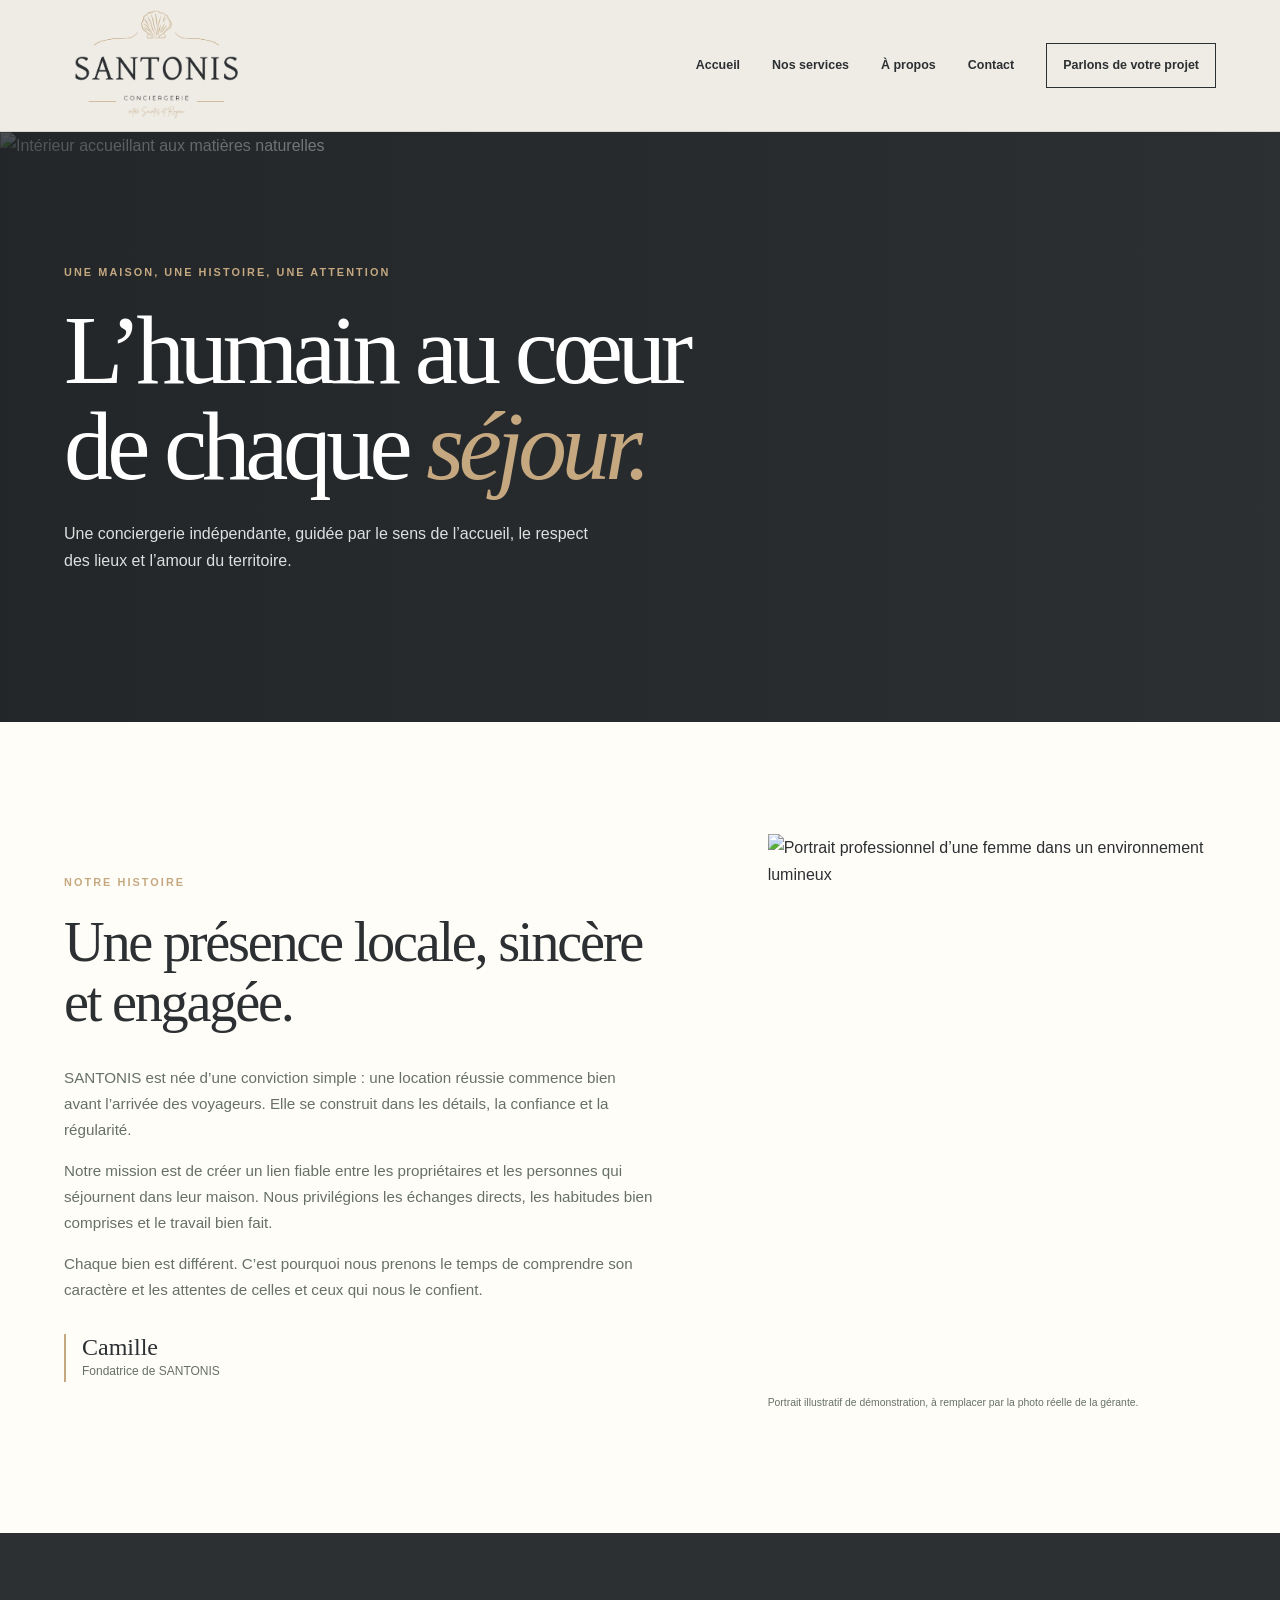
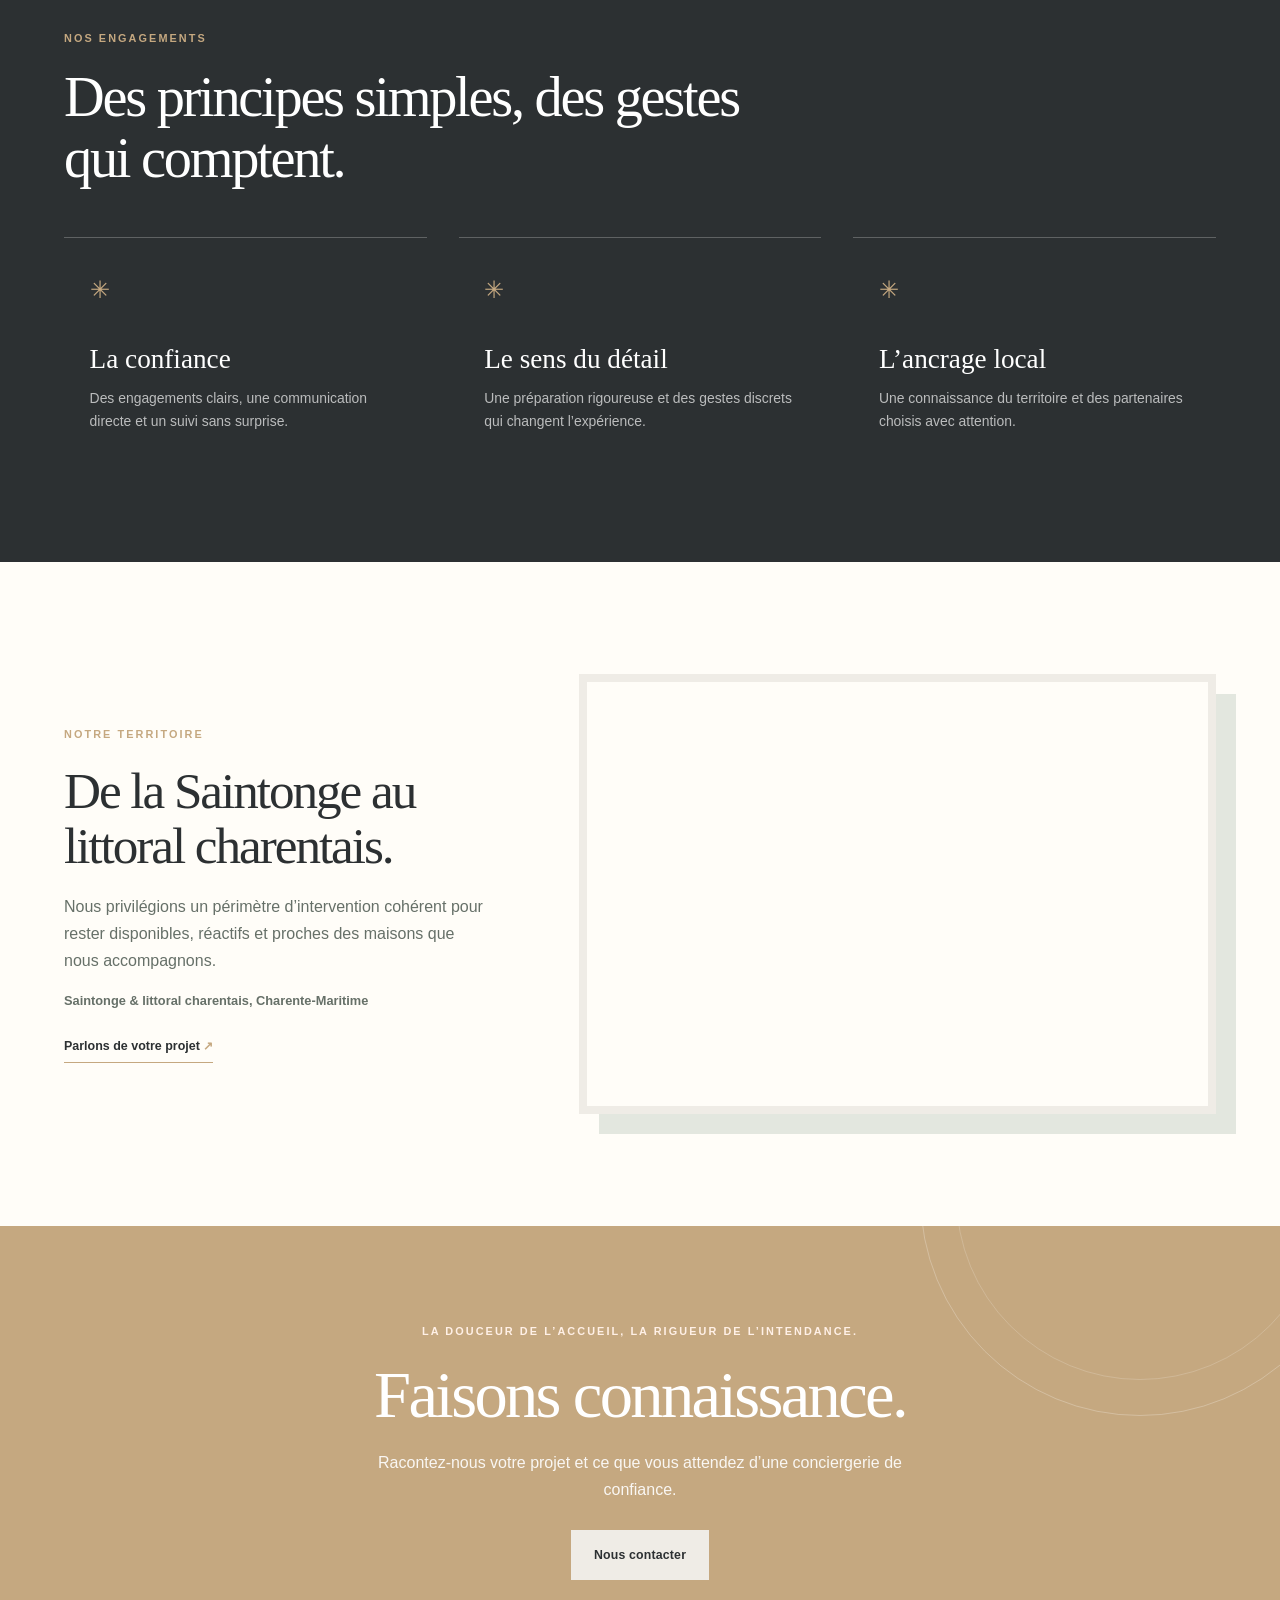
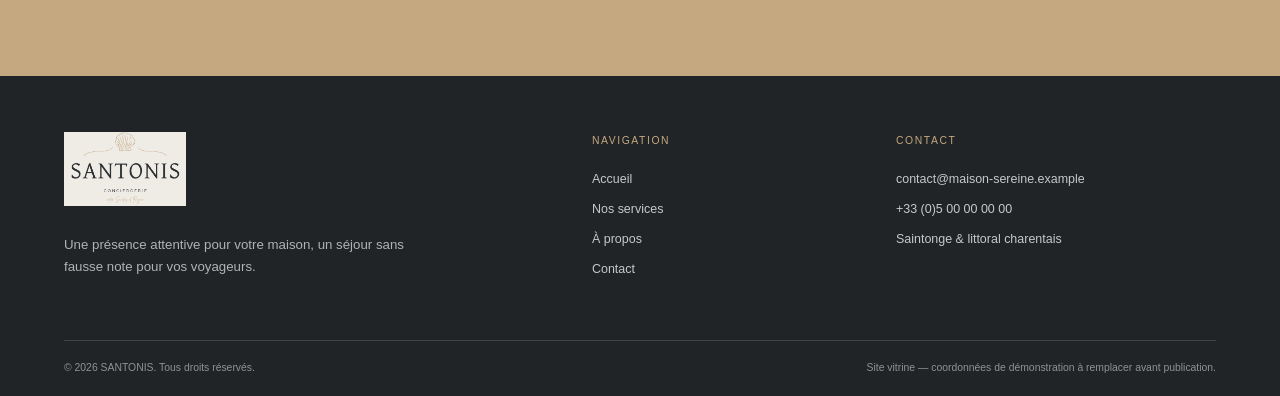
==== commit 2bc3e911: "Reprend le registre visuel Ardoise et Lin Doré" ====
--- a/a-propos.html
+++ b/a-propos.html
@@ -1,6 +1,6 @@
 <!doctype html>
 <html lang="fr">
-<head><meta charset="utf-8"><meta name="viewport" content="width=device-width, initial-scale=1"><meta name="theme-color" content="#efece6"><meta name="description" content=""><title>À propos — SANTONIS</title><link rel="preconnect" href="https://fonts.googleapis.com"><link rel="preconnect" href="https://fonts.gstatic.com" crossorigin><link href="https://fonts.googleapis.com/css2?family=DM+Sans:wght@400;500;600;700&family=Playfair+Display:ital,wght@0,500;0,600;0,700;1,500;1,600&display=swap" rel="stylesheet"><link rel="stylesheet" href="css/style.css"><script src="js/main.js" defer></script></head>
+<head><meta charset="utf-8"><meta name="viewport" content="width=device-width, initial-scale=1"><meta name="theme-color" content="#EFECE6"><meta name="description" content=""><title>À propos — SANTONIS</title><link rel="preconnect" href="https://fonts.googleapis.com"><link rel="preconnect" href="https://fonts.gstatic.com" crossorigin><link href="https://fonts.googleapis.com/css2?family=Cormorant+Garamond:wght@400;500;600&family=Inter:wght@400;500;600;700&display=swap" rel="stylesheet"><link rel="stylesheet" href="css/style.css"><script src="js/main.js" defer></script></head>
 <body data-page="a_propos">
   <a class="skip-link" href="#contenu" data-content="accessibilite.lien"></a><header class="site-header"><a class="brand" href="index.html" aria-label="SANTONIS — accueil"><img class="brand-logo" src="images/santonis_logo" alt="SANTONIS"></a><button class="menu-toggle" type="button" aria-expanded="false" aria-controls="navigation-principale" data-aria-label="accessibilite.menu" data-content="accessibilite.ouvrir_menu"><span></span><span></span></button><nav class="main-nav" id="navigation-principale" aria-label="Navigation principale"><a href="index.html" data-content="site.navigation.0.label"></a><a href="services.html" data-content="site.navigation.1.label"></a><a href="a-propos.html" data-content="site.navigation.2.label"></a><a href="contact.html" data-content="site.navigation.3.label"></a><a class="nav-cta" href="contact.html" data-content="site.cta"></a></nav></header>
   <main id="contenu">
--- a/css/style.css
+++ b/css/style.css
@@ -5,7 +5,7 @@
   --content:1200px;--gutter:clamp(1.2rem,5vw,5rem);--ease:cubic-bezier(.2,.7,.2,1);
 }
 *{box-sizing:border-box}html{scroll-behavior:smooth;scroll-padding-top:90px}body{margin:0;background:var(--paper);color:var(--ink);font-family:var(--font-body);font-size:16px;line-height:1.7;-webkit-font-smoothing:antialiased}img{display:block;width:100%;height:100%;object-fit:cover}a{color:inherit;text-decoration:none}button,input,select,textarea{font:inherit}button,a,input,select,textarea{-webkit-tap-highlight-color:transparent}a:focus-visible,button:focus-visible,input:focus-visible,select:focus-visible,textarea:focus-visible{outline:3px solid var(--clay);outline-offset:4px}::selection{background:var(--sage);color:white}.skip-link{position:fixed;z-index:1000;left:1rem;top:-6rem;background:var(--paper);padding:.8rem 1rem}.skip-link:focus{top:1rem}
-.site-header{height:104px;padding:0 var(--gutter);display:flex;align-items:center;justify-content:space-between;position:relative;z-index:30;background:var(--cream);border-bottom:1px solid rgba(44,48,50,.12)}.brand{display:inline-flex;align-items:center;gap:.7rem;min-width:200px}.brand-mark{display:grid;place-items:center;width:39px;height:39px;background:var(--forest);color:var(--cream);font-family:var(--font-display);font-size:1.2rem;line-height:1;position:relative}.brand-mark span{font-size:.65rem;position:absolute;right:4px;bottom:4px;color:#c5a880}.brand-name{font-family:var(--font-display);font-size:1.2rem;letter-spacing:.01em}.brand-logo{display:block;width:auto;height:auto;max-width:280px;max-height:82px;object-fit:contain}.brand-footer .brand-logo{max-width:240px;max-height:74px}.main-nav{display:flex;align-items:center;gap:clamp(1rem,2.5vw,2.5rem)}.main-nav>a{font-size:.78rem;font-weight:600;white-space:nowrap;transition:color .2s}.main-nav>a:hover{color:var(--clay)}.main-nav .nav-cta{padding:.7rem 1rem;border:1px solid var(--forest);color:var(--forest)}.menu-toggle{display:none}
+.site-header{height:132px;padding:0 var(--gutter);display:flex;align-items:center;justify-content:space-between;position:relative;z-index:30;background:var(--cream);border-bottom:1px solid rgba(44,48,50,.12)}.brand{display:inline-flex;align-items:center;gap:.7rem;min-width:200px}.brand-mark{display:grid;place-items:center;width:39px;height:39px;background:var(--forest);color:var(--cream);font-family:var(--font-display);font-size:1.2rem;line-height:1;position:relative}.brand-mark span{font-size:.65rem;position:absolute;right:4px;bottom:4px;color:#c5a880}.brand-name{font-family:var(--font-display);font-size:1.2rem;letter-spacing:.01em}.brand-logo{display:block;width:auto;height:auto;max-width:360px;max-height:112px;object-fit:contain}.brand-footer .brand-logo{max-width:240px;max-height:74px}.main-nav{display:flex;align-items:center;gap:clamp(1rem,2.5vw,2.5rem)}.main-nav>a{font-size:.78rem;font-weight:600;white-space:nowrap;transition:color .2s}.main-nav>a:hover{color:var(--clay)}.main-nav .nav-cta{padding:.7rem 1rem;border:1px solid var(--forest);color:var(--forest)}.menu-toggle{display:none}
 .hero{position:relative;min-height:min(790px,calc(100svh - 86px));overflow:hidden;background:var(--forest);display:flex;align-items:center;color:white}.hero-image,.page-hero-image{position:absolute;inset:0;width:100%;height:100%;object-fit:cover}.hero-image{object-position:center 58%}.hero-shade{position:absolute;inset:0;background:linear-gradient(90deg,rgba(32,36,38,.78) 0%,rgba(32,36,38,.56) 40%,rgba(32,36,38,.08) 100%),linear-gradient(0deg,rgba(32,36,38,.24),transparent 45%)}.hero-content{position:relative;z-index:1;max-width:760px;padding:clamp(4rem,10vw,9rem) var(--gutter)}.eyebrow{font-size:.68rem;font-weight:700;letter-spacing:.19em;text-transform:uppercase;color:var(--clay);margin:0 0 1.25rem}.eyebrow-light{color:#c5a880}.hero h1,.page-hero h1{font:500 clamp(3.4rem,7.6vw,7rem)/.99 var(--font-display);letter-spacing:-.055em;margin:0;max-width:780px}.hero h1 em,.page-hero h1 em{font-weight:500;color:#c5a880}.hero-copy{font-size:clamp(1rem,1.5vw,1.15rem);max-width:540px;color:rgba(255,255,255,.86);margin:1.8rem 0 2rem}.hero-actions{display:flex;gap:.8rem;flex-wrap:wrap}.button{display:inline-flex;align-items:center;justify-content:center;min-height:48px;padding:.85rem 1.35rem;border:1px solid transparent;font-size:.77rem;font-weight:700;letter-spacing:.015em;transition:transform .25s var(--ease),background .25s,color .25s;cursor:pointer;text-align:center}.button:hover{transform:translateY(-2px)}.button-light{background:var(--cream);color:var(--forest)}.button-light:hover{background:white}.button-outline-light{border-color:rgba(255,255,255,.75);color:white;background:rgba(255,255,255,.05)}.button-outline-light:hover{background:rgba(255,255,255,.16)}.button-dark{background:var(--forest);color:white}.button-dark:hover{background:var(--forest-deep)}.hero-scroll{position:absolute;bottom:2rem;left:var(--gutter);font-size:.68rem;text-transform:uppercase;letter-spacing:.16em;color:rgba(255,255,255,.8)}.hero-scroll:after{content:"";display:inline-block;width:40px;height:1px;background:#c5a880;vertical-align:middle;margin-left:.8rem}.hero-index{position:absolute;right:var(--gutter);bottom:2rem;font-size:.65rem;letter-spacing:.15em;color:rgba(255,255,255,.75)}
 .trust-strip{padding:2rem var(--gutter);background:var(--forest);color:white;display:grid;grid-template-columns:1.3fr 2fr;gap:2rem;align-items:center}.trust-intro{font-family:var(--font-display);font-size:1.35rem;line-height:1.35;max-width:340px;margin:0}.trust-stats{display:grid;grid-template-columns:repeat(3,1fr)}.trust-stat{padding:.2rem 1.5rem;border-left:1px solid rgba(255,255,255,.2);display:flex;flex-direction:column}.trust-stat strong{font:500 clamp(1.7rem,3vw,2.7rem)/1.2 var(--font-display);color:#c5a880}.trust-stat span{font-size:.72rem;color:rgba(255,255,255,.76);margin-top:.4rem}
 .section{padding:var(--space-7) var(--gutter)}.section-cream{background:var(--cream)}.section-heading{max-width:610px;margin-bottom:3rem}.section-heading h2,.manifesto h2,.story-copy h2,.area-copy h2,.contact-form-wrap h2,.contact-bottom h2,.values-section h2{font:500 clamp(2.4rem,4.4vw,4.3rem)/1.08 var(--font-display);letter-spacing:-.04em;margin:0 0 1.2rem;color:var(--forest)}.section-heading>p:not(.eyebrow){color:var(--muted);max-width:560px}.section-heading-centered{text-align:center;margin-left:auto;margin-right:auto}.section-heading-centered>p:not(.eyebrow){margin-left:auto;margin-right:auto}.text-link{display:inline-block;font-size:.78rem;font-weight:700;color:var(--forest);padding-bottom:.3rem;border-bottom:1px solid var(--clay);margin-top:.7rem}.text-link:after{content:" ↗";color:var(--clay)}.text-link-light{color:white;border-color:#c5a880}.service-grid{display:grid;grid-template-columns:repeat(4,minmax(0,1fr));gap:1.2rem}.service-card:nth-child(even){transform:translateY(2rem)}.service-image-wrap{height:280px;position:relative;overflow:hidden;background:#d5d8ce}.service-image-wrap img{transition:transform .7s var(--ease)}.service-card:hover img{transform:scale(1.045)}.card-number{position:absolute;top:1rem;left:1rem;display:grid;place-items:center;width:38px;height:38px;background:var(--cream);color:var(--forest);font-size:.72rem;font-weight:700}.service-card-copy{padding:1.2rem .1rem}.service-card h3,.step-card h3,.offer-card h3,.value-card h3{font:500 1.45rem/1.2 var(--font-display);color:var(--forest);margin:0 0 .7rem}.service-card p,.step-card p,.value-card p{font-size:.87rem;color:var(--muted);margin:0}
@@ -20,5 +20,5 @@
 .reveal{opacity:0;transform:translateY(22px);transition:opacity .75s var(--ease),transform .75s var(--ease)}.reveal.is-visible{opacity:1;transform:translateY(0)}@media(prefers-reduced-motion:reduce){*,*::before,*::after{scroll-behavior:auto!important;animation-duration:.01ms!important;transition-duration:.01ms!important}.reveal{opacity:1;transform:none}}
 @media(min-width:1500px){:root{--gutter:max(5rem,calc((100vw - 1400px)/2))}.hero-content{padding-left:var(--gutter)}}
 @media(max-width:1050px){.main-nav{gap:1rem}.main-nav>a{font-size:.72rem}.brand{min-width:auto}.service-grid{grid-template-columns:repeat(2,minmax(0,1fr));gap:2rem 1.2rem}.service-image-wrap{height:330px}.manifesto{gap:3rem;padding-top:5rem;padding-bottom:5rem}.manifesto-image{height:470px}.offer-card{grid-template-columns:50px minmax(0,1fr) minmax(200px,.7fr);gap:1.2rem}.story-section{gap:3rem}.founder-visual img{height:460px}.contact-layout{gap:3rem}}
-@media(max-width:760px){:root{--space-7:4.5rem;--gutter:1.25rem}.site-header{height:88px;padding:0 var(--gutter);background:var(--cream)}.brand-logo{max-width:220px;max-height:68px}.brand-footer .brand-logo{max-width:220px;max-height:68px}.brand-mark{width:34px;height:34px}.brand-name{font-size:1.1rem}.menu-toggle{display:flex;flex-direction:column;justify-content:center;gap:6px;width:48px;height:48px;border:1px solid var(--line);background:transparent;padding:0 12px;cursor:pointer}.menu-toggle span{display:block;width:100%;height:1px;background:var(--forest);transition:transform .2s}.menu-toggle[aria-expanded=true] span:first-child{transform:translateY(3.5px) rotate(45deg)}.menu-toggle[aria-expanded=true] span:last-child{transform:translateY(-3.5px) rotate(-45deg)}.main-nav{position:absolute;left:0;right:0;top:88px;background:var(--cream);padding:1rem var(--gutter) 1.4rem;display:flex;flex-direction:column;align-items:stretch;gap:0;border-bottom:1px solid var(--line);box-shadow:0 18px 24px rgba(20,35,27,.08);visibility:hidden;opacity:0;transform:translateY(-8px);transition:opacity .2s,transform .2s,visibility .2s}.main-nav.is-open{visibility:visible;opacity:1;transform:translateY(0)}.main-nav>a{font-size:.9rem;padding:.85rem 0;border-bottom:1px solid var(--line)}.main-nav .nav-cta{margin-top:.8rem;text-align:center;border:1px solid var(--forest);padding:.8rem}.hero{min-height:calc(100svh - 88px);min-height:max(640px,calc(100svh - 88px));align-items:flex-end}.hero-image{object-position:58% center}.hero-shade{background:linear-gradient(0deg,rgba(32,36,38,.88),rgba(32,36,38,.35) 70%,rgba(32,36,38,.12))}.hero-content{padding:5rem var(--gutter) 6.5rem}.hero h1,.page-hero h1{font-size:clamp(3.2rem,14vw,5.5rem)}.hero-copy{font-size:.96rem;max-width:440px;margin:1.2rem 0 1.5rem}.hero-actions{display:grid;grid-template-columns:1fr;max-width:340px;gap:.65rem}.hero-scroll{bottom:1.5rem}.hero-index{bottom:1.5rem;font-size:.58rem}.trust-strip{grid-template-columns:1fr;gap:1.4rem;padding:2rem var(--gutter)}.trust-intro{font-size:1.25rem}.trust-stats{gap:0}.trust-stat{padding:.1rem .7rem}.trust-stat:first-child{padding-left:0;border-left:0}.trust-stat strong{font-size:1.65rem}.trust-stat span{font-size:.65rem;line-height:1.4}.section{padding:var(--space-7) var(--gutter)}.section-heading{margin-bottom:2.2rem}.section-heading h2,.manifesto h2,.story-copy h2,.area-copy h2,.contact-form-wrap h2,.contact-bottom h2,.values-section h2{font-size:clamp(2.4rem,10vw,3.5rem)}.service-grid{grid-template-columns:1fr;gap:1rem}.service-card:nth-child(even){transform:none}.service-image-wrap{height:clamp(250px,72vw,390px)}.service-card-copy{padding:1rem 0 1.4rem}.service-card h3{font-size:1.6rem}.manifesto{grid-template-columns:1fr;gap:2.5rem;padding:4rem var(--gutter)}.manifesto-image{height:390px;width:calc(100% - 1rem);justify-self:start}.image-stamp{width:76px;height:76px;right:-12px;bottom:18px}.manifesto-copy{padding:0 .2rem}.steps-grid{grid-template-columns:1fr;gap:1.5rem}.step-card{padding:1.2rem 0 1.2rem 0}.step-number{margin-bottom:1rem}.step-card h3{font-size:1.6rem}.testimonial-grid{grid-template-columns:1fr;gap:1rem}.testimonial-card{padding:1.7rem;min-height:0}.testimonial-card blockquote{font-size:1.35rem;margin-bottom:1.5rem}.final-cta{padding:4.5rem var(--gutter)}.final-cta h2{font-size:clamp(2.6rem,10vw,3.8rem)}.footer-main{grid-template-columns:1fr 1fr;gap:2rem 1rem}.footer-brand{grid-column:1/-1}.footer-bottom{flex-direction:column;gap:.5rem}.page-hero{min-height:560px}.page-hero-short{min-height:480px}.page-hero-content{padding:5rem var(--gutter)}.page-hero-content>p:last-child{font-size:.94rem}.offer-card{grid-template-columns:42px 1fr;gap:.8rem 1rem;padding:1.7rem 0}.offer-number{font-size:1.8rem}.offer-main h3{font-size:1.55rem}.offer-main p{font-size:.88rem}.offer-details{grid-column:2}.audience-split{grid-template-columns:1fr}.audience-panel{min-height:570px}.audience-content{padding:2rem var(--gutter)}.audience-content h2{font-size:2.6rem}.story-section{grid-template-columns:1fr;gap:2.5rem}.story-copy{order:1}.founder-visual{order:0;width:100%;max-width:none}.founder-visual img{height:390px;object-position:center 35%}.story-copy h2{font-size:2.7rem}.values-section{padding:4rem var(--gutter)}.values-grid{grid-template-columns:1fr;gap:.8rem}.value-card{padding:1.3rem 0}.value-spark{margin-bottom:.8rem}.area-section{grid-template-columns:1fr;gap:2rem}.map-frame{height:350px;box-shadow:10px 10px 0 rgba(117,138,120,.2);border-width:5px}.contact-layout{grid-template-columns:1fr;gap:2.5rem}.form-row{grid-template-columns:1fr;gap:0}.contact-aside{display:grid;grid-template-columns:1fr}.contact-aside-image{height:240px}.contact-details{padding:1.5rem}.contact-bottom{padding:4rem var(--gutter)}}
+@media(max-width:760px){:root{--space-7:4.5rem;--gutter:1.25rem}.site-header{height:108px;padding:0 var(--gutter);background:var(--cream)}.brand-logo{max-width:280px;max-height:88px}.brand-footer .brand-logo{max-width:220px;max-height:68px}.brand-mark{width:34px;height:34px}.brand-name{font-size:1.1rem}.menu-toggle{display:flex;flex-direction:column;justify-content:center;gap:6px;width:48px;height:48px;border:1px solid var(--line);background:transparent;padding:0 12px;cursor:pointer}.menu-toggle span{display:block;width:100%;height:1px;background:var(--forest);transition:transform .2s}.menu-toggle[aria-expanded=true] span:first-child{transform:translateY(3.5px) rotate(45deg)}.menu-toggle[aria-expanded=true] span:last-child{transform:translateY(-3.5px) rotate(-45deg)}.main-nav{position:absolute;left:0;right:0;top:108px;background:var(--cream);padding:1rem var(--gutter) 1.4rem;display:flex;flex-direction:column;align-items:stretch;gap:0;border-bottom:1px solid var(--line);box-shadow:0 18px 24px rgba(20,35,27,.08);visibility:hidden;opacity:0;transform:translateY(-8px);transition:opacity .2s,transform .2s,visibility .2s}.main-nav.is-open{visibility:visible;opacity:1;transform:translateY(0)}.main-nav>a{font-size:.9rem;padding:.85rem 0;border-bottom:1px solid var(--line)}.main-nav .nav-cta{margin-top:.8rem;text-align:center;border:1px solid var(--forest);padding:.8rem}.hero{min-height:calc(100svh - 108px);min-height:max(640px,calc(100svh - 108px));align-items:flex-end}.hero-image{object-position:58% center}.hero-shade{background:linear-gradient(0deg,rgba(32,36,38,.88),rgba(32,36,38,.35) 70%,rgba(32,36,38,.12))}.hero-content{padding:5rem var(--gutter) 6.5rem}.hero h1,.page-hero h1{font-size:clamp(3.2rem,14vw,5.5rem)}.hero-copy{font-size:.96rem;max-width:440px;margin:1.2rem 0 1.5rem}.hero-actions{display:grid;grid-template-columns:1fr;max-width:340px;gap:.65rem}.hero-scroll{bottom:1.5rem}.hero-index{bottom:1.5rem;font-size:.58rem}.trust-strip{grid-template-columns:1fr;gap:1.4rem;padding:2rem var(--gutter)}.trust-intro{font-size:1.25rem}.trust-stats{gap:0}.trust-stat{padding:.1rem .7rem}.trust-stat:first-child{padding-left:0;border-left:0}.trust-stat strong{font-size:1.65rem}.trust-stat span{font-size:.65rem;line-height:1.4}.section{padding:var(--space-7) var(--gutter)}.section-heading{margin-bottom:2.2rem}.section-heading h2,.manifesto h2,.story-copy h2,.area-copy h2,.contact-form-wrap h2,.contact-bottom h2,.values-section h2{font-size:clamp(2.4rem,10vw,3.5rem)}.service-grid{grid-template-columns:1fr;gap:1rem}.service-card:nth-child(even){transform:none}.service-image-wrap{height:clamp(250px,72vw,390px)}.service-card-copy{padding:1rem 0 1.4rem}.service-card h3{font-size:1.6rem}.manifesto{grid-template-columns:1fr;gap:2.5rem;padding:4rem var(--gutter)}.manifesto-image{height:390px;width:calc(100% - 1rem);justify-self:start}.image-stamp{width:76px;height:76px;right:-12px;bottom:18px}.manifesto-copy{padding:0 .2rem}.steps-grid{grid-template-columns:1fr;gap:1.5rem}.step-card{padding:1.2rem 0 1.2rem 0}.step-number{margin-bottom:1rem}.step-card h3{font-size:1.6rem}.testimonial-grid{grid-template-columns:1fr;gap:1rem}.testimonial-card{padding:1.7rem;min-height:0}.testimonial-card blockquote{font-size:1.35rem;margin-bottom:1.5rem}.final-cta{padding:4.5rem var(--gutter)}.final-cta h2{font-size:clamp(2.6rem,10vw,3.8rem)}.footer-main{grid-template-columns:1fr 1fr;gap:2rem 1rem}.footer-brand{grid-column:1/-1}.footer-bottom{flex-direction:column;gap:.5rem}.page-hero{min-height:560px}.page-hero-short{min-height:480px}.page-hero-content{padding:5rem var(--gutter)}.page-hero-content>p:last-child{font-size:.94rem}.offer-card{grid-template-columns:42px 1fr;gap:.8rem 1rem;padding:1.7rem 0}.offer-number{font-size:1.8rem}.offer-main h3{font-size:1.55rem}.offer-main p{font-size:.88rem}.offer-details{grid-column:2}.audience-split{grid-template-columns:1fr}.audience-panel{min-height:570px}.audience-content{padding:2rem var(--gutter)}.audience-content h2{font-size:2.6rem}.story-section{grid-template-columns:1fr;gap:2.5rem}.story-copy{order:1}.founder-visual{order:0;width:100%;max-width:none}.founder-visual img{height:390px;object-position:center 35%}.story-copy h2{font-size:2.7rem}.values-section{padding:4rem var(--gutter)}.values-grid{grid-template-columns:1fr;gap:.8rem}.value-card{padding:1.3rem 0}.value-spark{margin-bottom:.8rem}.area-section{grid-template-columns:1fr;gap:2rem}.map-frame{height:350px;box-shadow:10px 10px 0 rgba(117,138,120,.2);border-width:5px}.contact-layout{grid-template-columns:1fr;gap:2.5rem}.form-row{grid-template-columns:1fr;gap:0}.contact-aside{display:grid;grid-template-columns:1fr}.contact-aside-image{height:240px}.contact-details{padding:1.5rem}.contact-bottom{padding:4rem var(--gutter)}}
 @media(max-width:390px){.hero h1,.page-hero h1{font-size:3.1rem}.hero-actions .button{width:100%}.trust-stat{padding:0 .45rem}.trust-stat strong{font-size:1.45rem}.trust-stat span{font-size:.6rem}.footer-main{grid-template-columns:1fr}.footer-brand{grid-column:auto}.brand{gap:.55rem}.service-image-wrap{height:250px}.offer-card{grid-template-columns:34px 1fr}.offer-number{font-size:1.5rem}.contact-form-wrap h2{font-size:2.4rem}}
